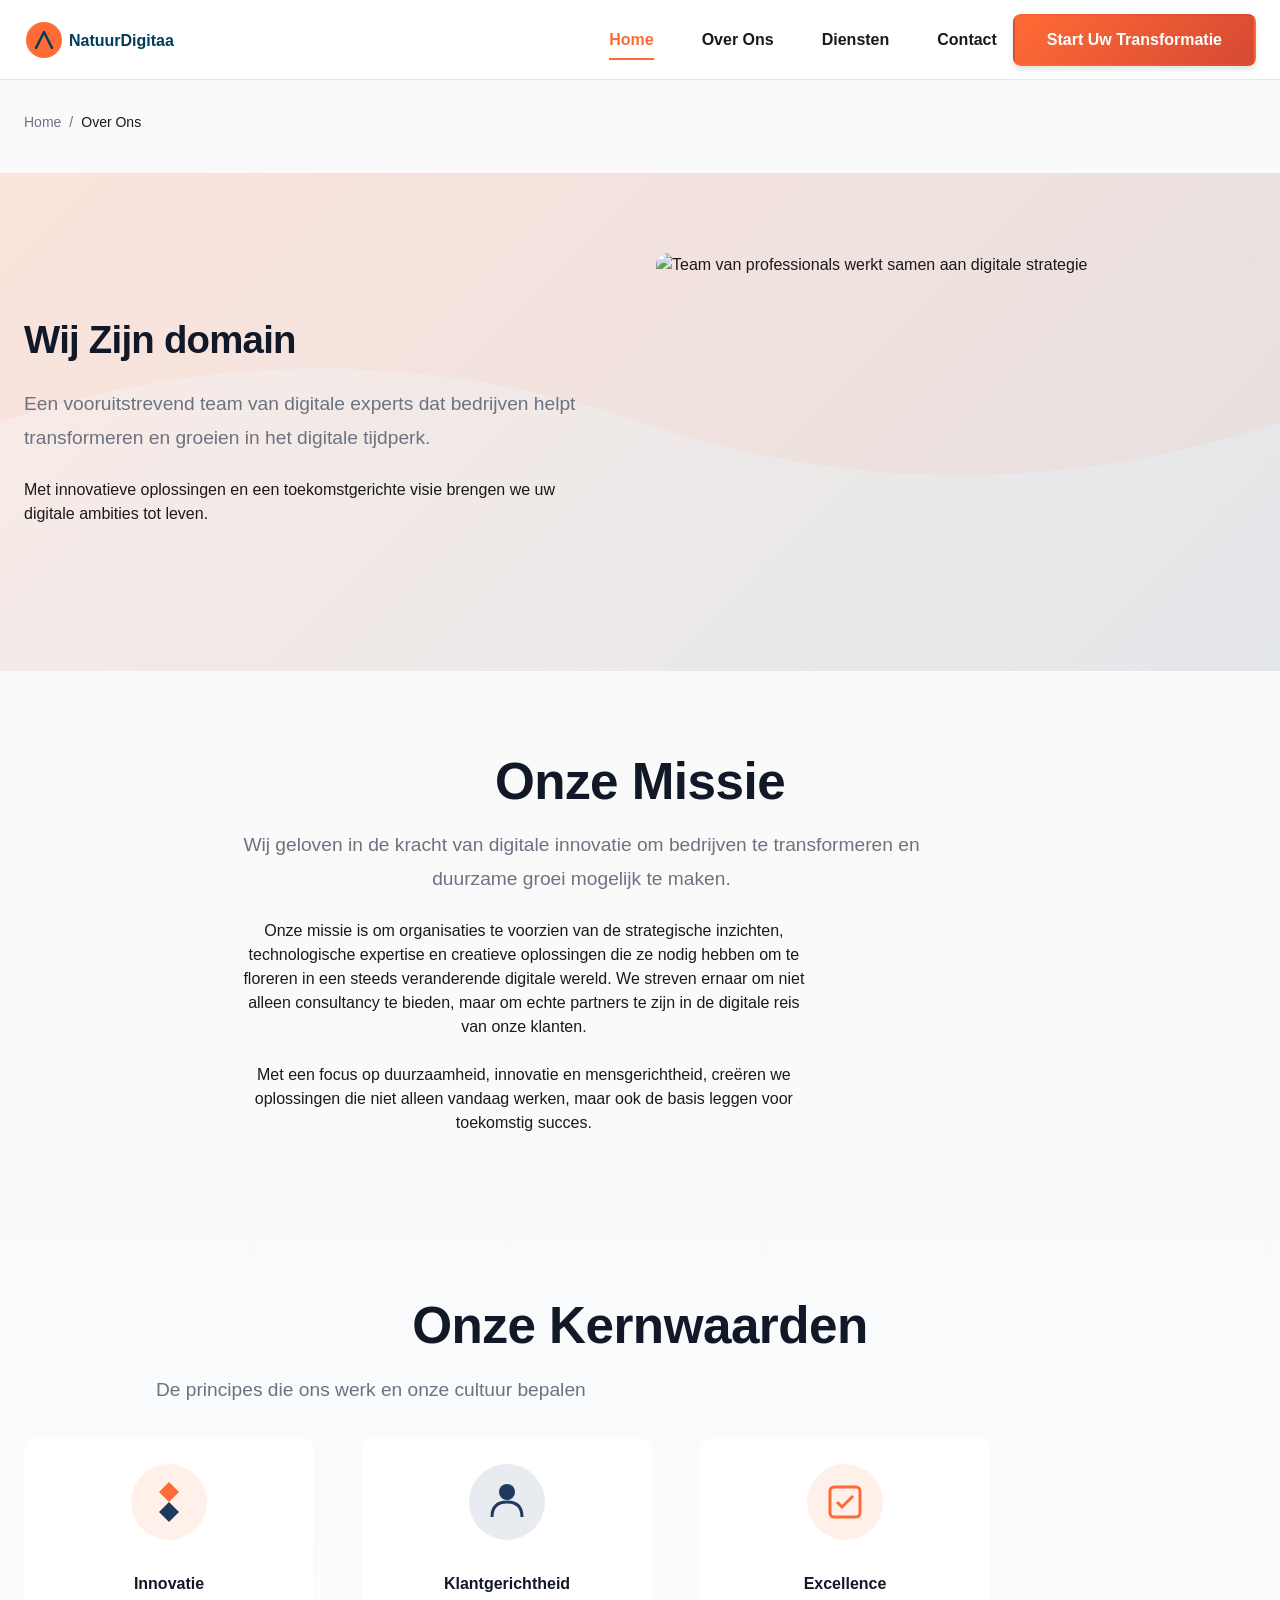
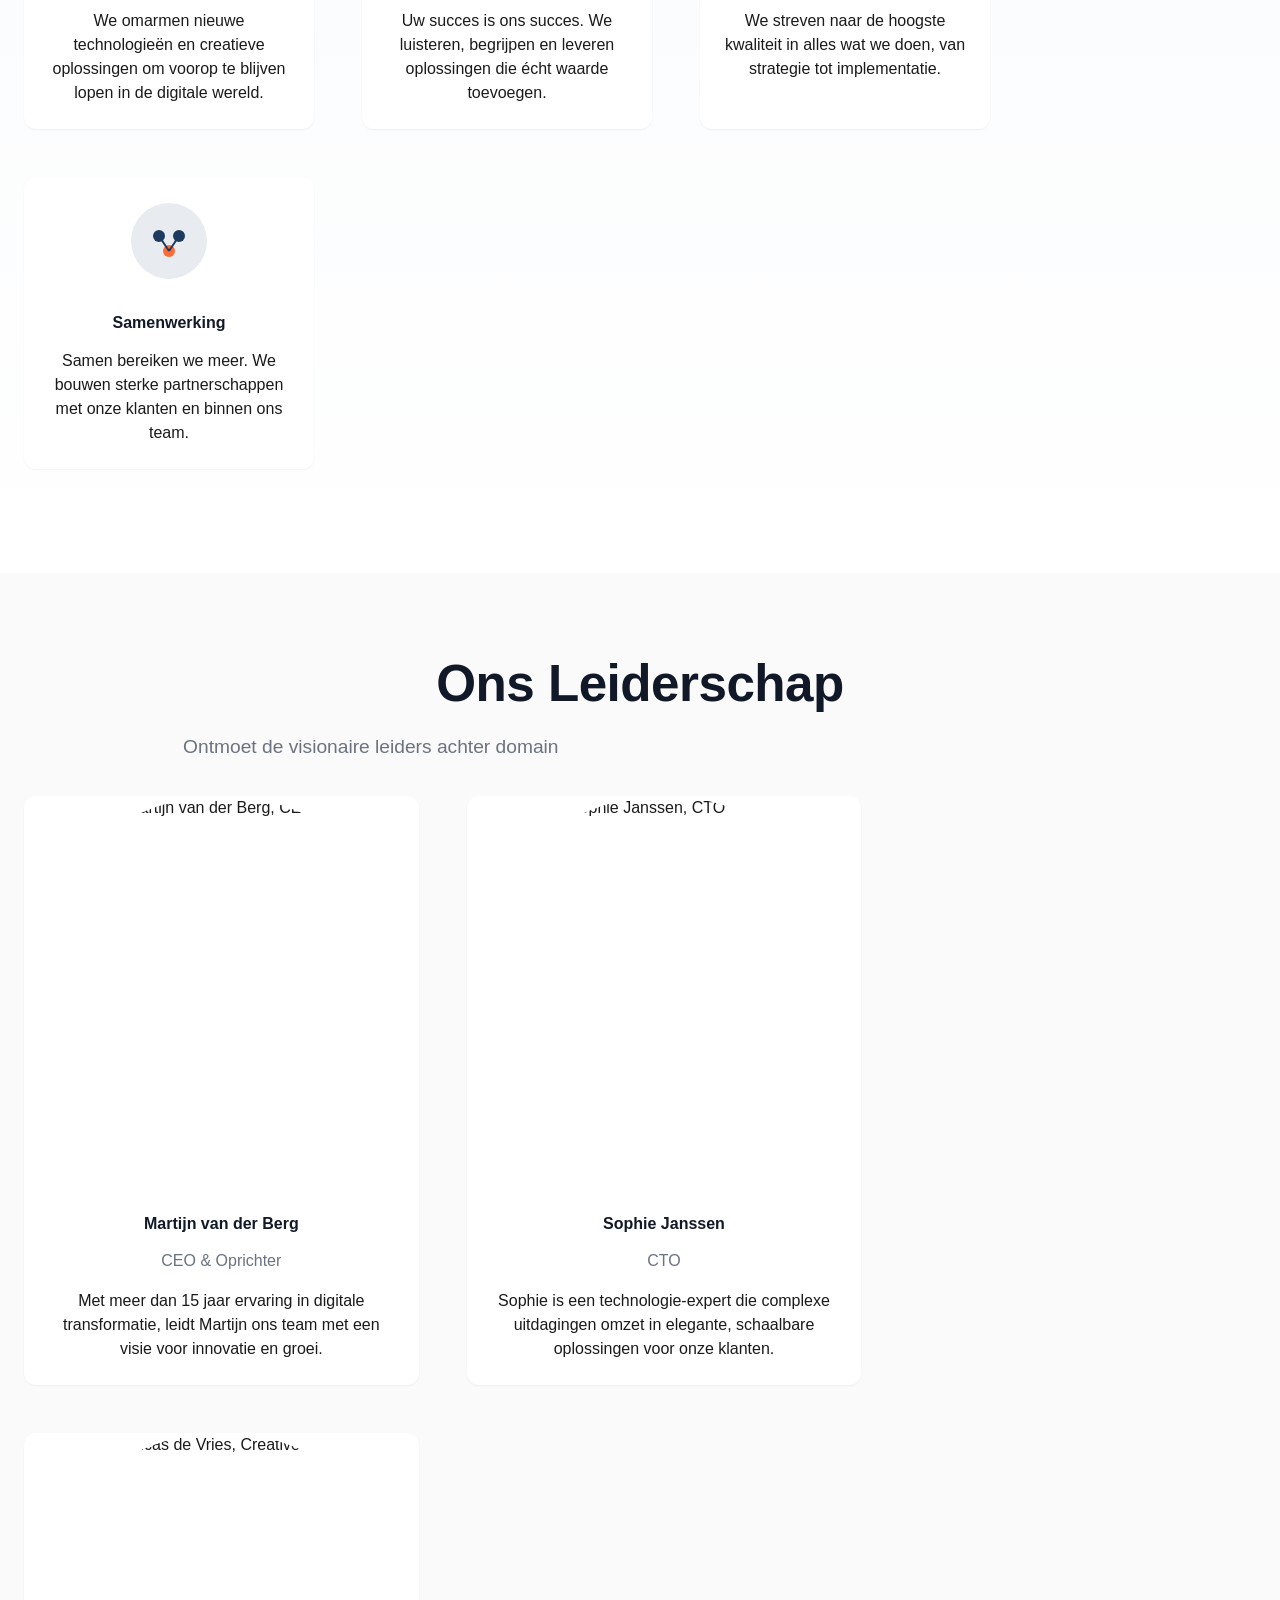
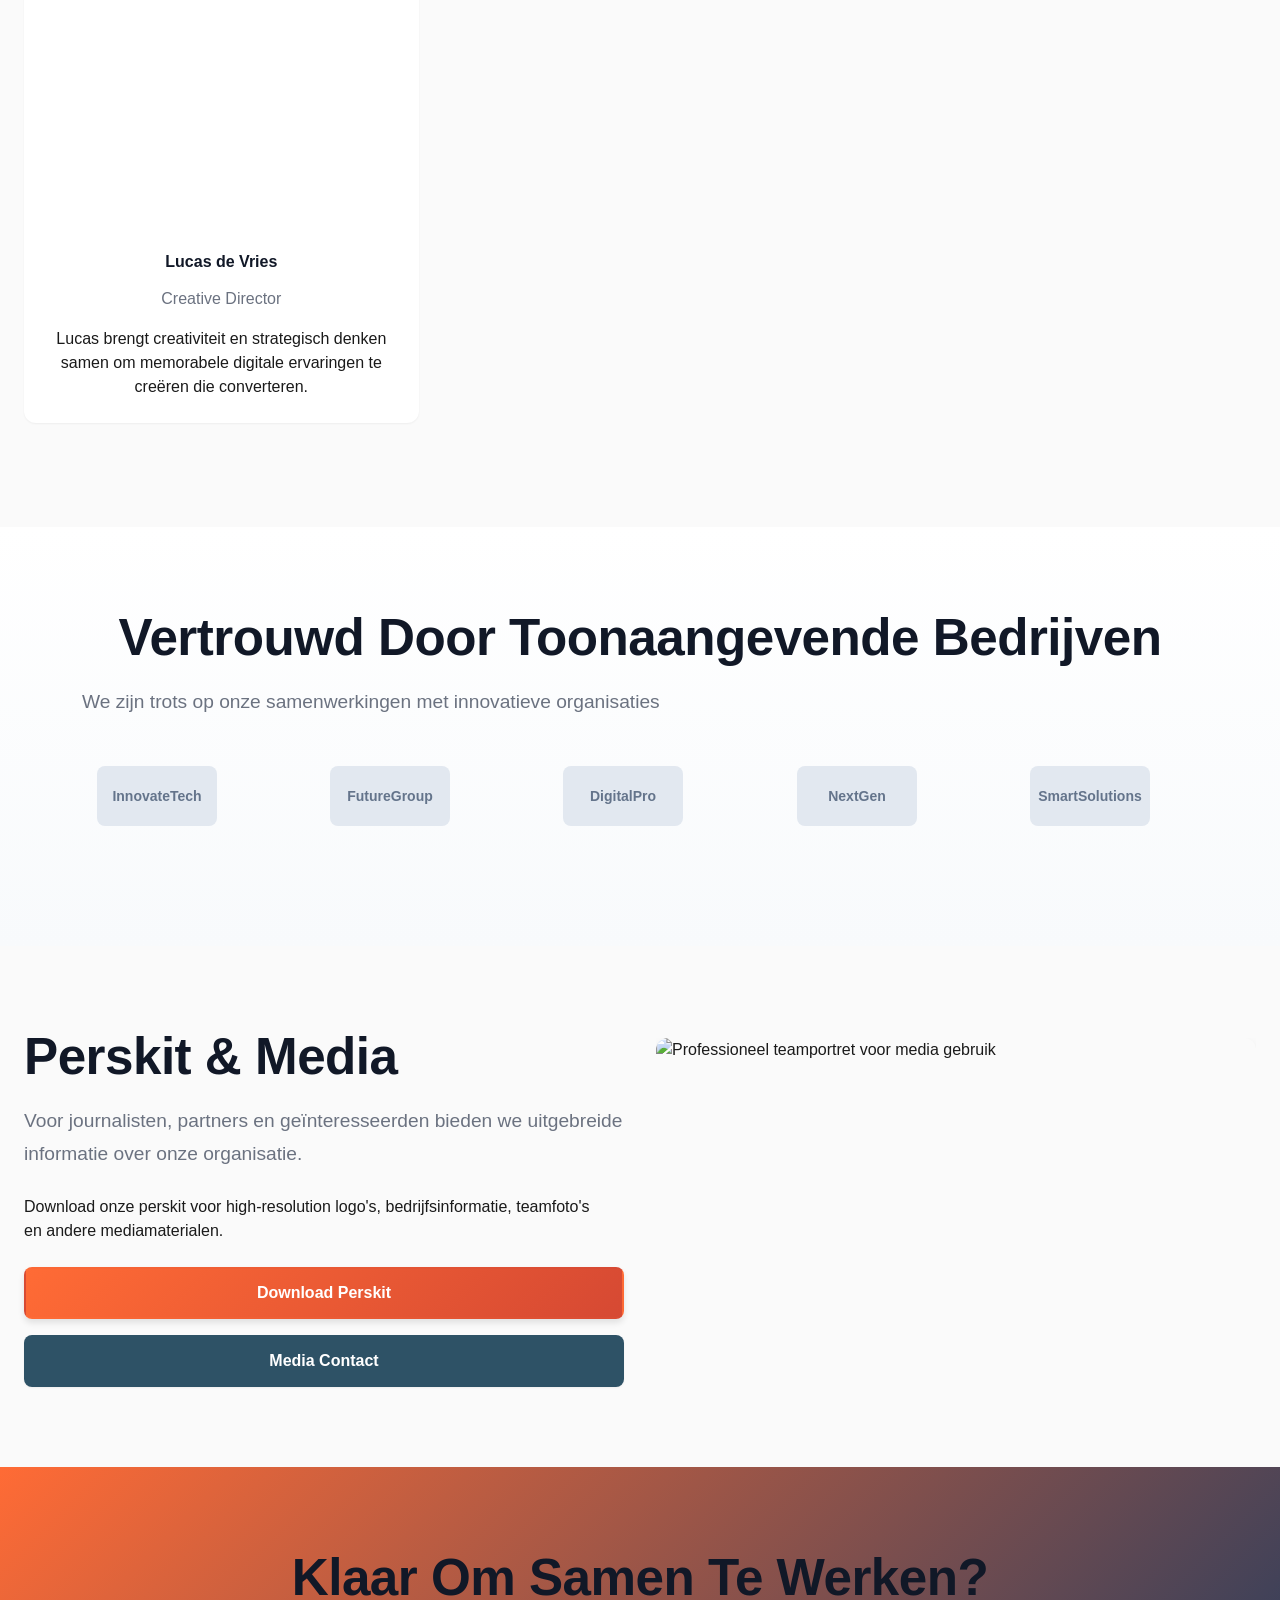
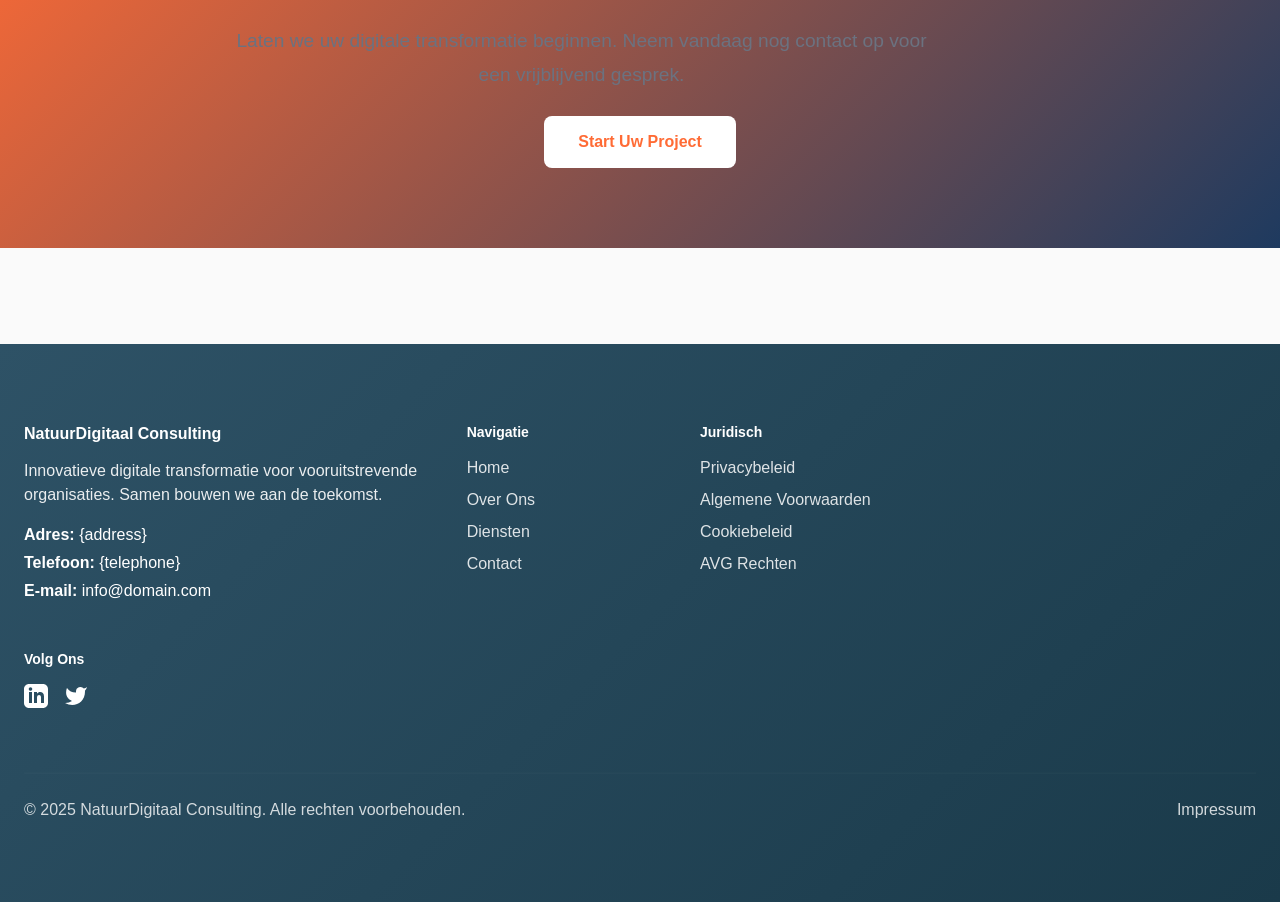
==== about.html @ 5a88f617 "Initial commit: Batch msgbatch_0125sQ4hq7trMGsB5WL47quD results" ====
<!doctype html>
<html lang="nl">
 <head>
  <meta charset="UTF-8">
  <meta name="viewport" content="width=device-width, initial-scale=1.0">
  <title>Over Ons - domain | Innovatieve Digitale Consultancy</title>
  <meta name="description" content="Ontdek domain - uw partner in digitale transformatie. Leer meer over ons team, onze missie en hoe wij bedrijven helpen innoveren en groeien.">
  <meta property="og:title" content="Over Ons - domain">
  <meta property="og:description" content="Ontdek domain - uw partner in digitale transformatie. Leer meer over ons team, onze missie en hoe wij bedrijven helpen innoveren en groeien.">
  <meta property="og:type" content="website">
  <meta property="og:url" content="https://domain.com/about.html">
  <meta property="og:image" content="https://images.unsplash.com/photo-1522071820081-009f0129c71c?w=1200&amp;h=630&amp;fit=crop">
  <link rel="canonical" href="https://domain.com/about.html">
  <link rel="stylesheet" href="style.css">
  <link rel="icon" type="image/png" href="/favicon.png">
  <link rel="apple-touch-icon" href="/apple-touch-icon.png">
 </head>
 <body>
  <header class="l-header navbar navbar-expand-md sticky-top bg-white border-bottom">
   <div class="container">
    <a class="c-logo navbar-brand" href="/" aria-label="NatuurDigitaal Consulting Home"> 
     <svg class="c-logo__img" width="150" height="40" viewBox="0 0 150 40" fill="none" xmlns="http://www.w3.org/2000/svg" aria-hidden="true">
      <circle cx="20" cy="20" r="18" fill="#FF6B35" /> <path d="M12 28L20 12L28 28" stroke="#003D5B" stroke-width="2.5" stroke-linecap="round" stroke-linejoin="round" /> <text x="45" y="26" font-family="Arial, sans-serif" font-size="16" font-weight="700" fill="#003D5B">NatuurDigitaal</text>
     </svg> 
    </a>
    <button class="c-nav__toggle navbar-toggler" type="button" aria-controls="navbarNav" aria-expanded="false" aria-label="Toggle navigatie"><span class="navbar-toggler-icon"></span></button>
    <div class="collapse navbar-collapse" id="navbarNav">
     <nav class="c-nav navbar-nav ms-auto" aria-label="Hoofdnavigatie">
      <a class="c-nav__link nav-link" href="/" aria-current="page">Home</a> <a class="c-nav__link nav-link" href="about.html">Over Ons</a> <a class="c-nav__link nav-link" href="services.html">Diensten</a> <a class="c-nav__link nav-link" href="contact.html">Contact</a>
     </nav>
     <a href="contact.html" class="c-button c-button--primary ms-md-3 mt-3 mt-md-0">Start Uw Transformatie</a>
    </div>
   </div>
  </header>
  <main>
   <nav aria-label="breadcrumb" class="py-3">
    <div class="container">
     <ol class="breadcrumb mb-0">
      <li class="breadcrumb-item"><a href="index.html">Home</a></li>
      <li class="breadcrumb-item active" aria-current="page">Over Ons</li>
     </ol>
    </div>
   </nav>
   <section class="c-hero py-4 py-md-5" style="background: linear-gradient(135deg, rgba(255, 107, 53, 0.1) 0%, rgba(30, 58, 95, 0.1) 100%);">
    <div class="container">
     <div class="row align-items-center">
      <div class="col-lg-6" data-aos="fade-right">
       <h1 class="display-4 fw-bold mb-4">Wij Zijn domain</h1>
       <p class="lead mb-4">Een vooruitstrevend team van digitale experts dat bedrijven helpt transformeren en groeien in het digitale tijdperk.</p>
       <p class="mb-0">Met innovatieve oplossingen en een toekomstgerichte visie brengen we uw digitale ambities tot leven.</p>
      </div>
      <div class="col-lg-6 mt-4 mt-lg-0" data-aos="fade-left">
       <div class="ratio ratio-16x9">
        <img src="https://images.unsplash.com/photo-1522071820081-009f0129c71c?w=800&amp;h=600&amp;fit=crop&amp;q=80" alt="Team van professionals werkt samen aan digitale strategie" class="img-fluid rounded-3 shadow-lg" loading="lazy" width="800" height="600" style="object-fit: cover;">
       </div>
      </div>
     </div>
    </div>
   </section>
   <section class="l-section py-4 py-md-5" id="mission" style="scroll-margin-top: var(--header-h);">
    <div class="container">
     <div class="row">
      <div class="col-lg-8 mx-auto text-center" data-aos="fade-up">
       <h2 class="h1 fw-bold mb-4">Onze Missie</h2>
       <p class="lead mb-4">Wij geloven in de kracht van digitale innovatie om bedrijven te transformeren en duurzame groei mogelijk te maken.</p>
       <p class="mb-4">Onze missie is om organisaties te voorzien van de strategische inzichten, technologische expertise en creatieve oplossingen die ze nodig hebben om te floreren in een steeds veranderende digitale wereld. We streven ernaar om niet alleen consultancy te bieden, maar om echte partners te zijn in de digitale reis van onze klanten.</p>
       <p class="mb-0">Met een focus op duurzaamheid, innovatie en mensgerichtheid, creëren we oplossingen die niet alleen vandaag werken, maar ook de basis leggen voor toekomstig succes.</p>
      </div>
     </div>
    </div>
   </section>
   <section class="l-section py-4 py-md-5" style="background: linear-gradient(180deg, #f8fafc 0%, #ffffff 100%);" id="values">
    <div class="container">
     <div class="text-center mb-5" data-aos="fade-up">
      <h2 class="h1 fw-bold mb-3">Onze Kernwaarden</h2>
      <p class="lead">De principes die ons werk en onze cultuur bepalen</p>
     </div>
     <div class="row g-4">
      <div class="col-md-6 col-lg-3" data-aos="fade-up" data-aos-delay="0">
       <div class="c-card card h-100 d-flex flex-column border-0 shadow-sm">
        <div class="c-card__body card-body text-center">
         <div class="ratio ratio-1x1 mb-3" style="max-width: 80px; margin: 0 auto;">
          <svg viewBox="0 0 80 80" fill="none" xmlns="http://www.w3.org/2000/svg" aria-hidden="true">
           <circle cx="40" cy="40" r="38" fill="#FF6B35" opacity="0.1" /> <path d="M40 20L50 30L40 40L30 30L40 20Z" fill="#FF6B35" /> <path d="M40 40L50 50L40 60L30 50L40 40Z" fill="#1E3A5F" />
          </svg>
         </div>
         <h3 class="h5 fw-semibold mb-3">Innovatie</h3>
         <p class="mb-0">We omarmen nieuwe technologieën en creatieve oplossingen om voorop te blijven lopen in de digitale wereld.</p>
        </div>
       </div>
      </div>
      <div class="col-md-6 col-lg-3" data-aos="fade-up" data-aos-delay="100">
       <div class="c-card card h-100 d-flex flex-column border-0 shadow-sm">
        <div class="c-card__body card-body text-center">
         <div class="ratio ratio-1x1 mb-3" style="max-width: 80px; margin: 0 auto;">
          <svg viewBox="0 0 80 80" fill="none" xmlns="http://www.w3.org/2000/svg" aria-hidden="true">
           <circle cx="40" cy="40" r="38" fill="#1E3A5F" opacity="0.1" /> <circle cx="40" cy="30" r="8" fill="#1E3A5F" /> <path d="M25 55C25 45 30 40 40 40C50 40 55 45 55 55" stroke="#1E3A5F" stroke-width="3" fill="none" />
          </svg>
         </div>
         <h3 class="h5 fw-semibold mb-3">Klantgerichtheid</h3>
         <p class="mb-0">Uw succes is ons succes. We luisteren, begrijpen en leveren oplossingen die écht waarde toevoegen.</p>
        </div>
       </div>
      </div>
      <div class="col-md-6 col-lg-3" data-aos="fade-up" data-aos-delay="200">
       <div class="c-card card h-100 d-flex flex-column border-0 shadow-sm">
        <div class="c-card__body card-body text-center">
         <div class="ratio ratio-1x1 mb-3" style="max-width: 80px; margin: 0 auto;">
          <svg viewBox="0 0 80 80" fill="none" xmlns="http://www.w3.org/2000/svg" aria-hidden="true">
           <circle cx="40" cy="40" r="38" fill="#FF6B35" opacity="0.1" /> <rect x="25" y="25" width="30" height="30" rx="4" fill="none" stroke="#FF6B35" stroke-width="3" /> <path d="M32 40L37 45L48 34" stroke="#FF6B35" stroke-width="3" fill="none" />
          </svg>
         </div>
         <h3 class="h5 fw-semibold mb-3">Excellence</h3>
         <p class="mb-0">We streven naar de hoogste kwaliteit in alles wat we doen, van strategie tot implementatie.</p>
        </div>
       </div>
      </div>
      <div class="col-md-6 col-lg-3" data-aos="fade-up" data-aos-delay="300">
       <div class="c-card card h-100 d-flex flex-column border-0 shadow-sm">
        <div class="c-card__body card-body text-center">
         <div class="ratio ratio-1x1 mb-3" style="max-width: 80px; margin: 0 auto;">
          <svg viewBox="0 0 80 80" fill="none" xmlns="http://www.w3.org/2000/svg" aria-hidden="true">
           <circle cx="40" cy="40" r="38" fill="#1E3A5F" opacity="0.1" /> <circle cx="30" cy="35" r="6" fill="#1E3A5F" /> <circle cx="50" cy="35" r="6" fill="#1E3A5F" /> <circle cx="40" cy="50" r="6" fill="#FF6B35" /> <line x1="30" y1="35" x2="40" y2="50" stroke="#1E3A5F" stroke-width="2" /> <line x1="50" y1="35" x2="40" y2="50" stroke="#1E3A5F" stroke-width="2" />
          </svg>
         </div>
         <h3 class="h5 fw-semibold mb-3">Samenwerking</h3>
         <p class="mb-0">Samen bereiken we meer. We bouwen sterke partnerschappen met onze klanten en binnen ons team.</p>
        </div>
       </div>
      </div>
     </div>
    </div>
   </section>
   <section class="l-section py-4 py-md-5" id="leadership">
    <div class="container">
     <div class="text-center mb-5" data-aos="fade-up">
      <h2 class="h1 fw-bold mb-3">Ons Leiderschap</h2>
      <p class="lead">Ontmoet de visionaire leiders achter domain</p>
     </div>
     <div class="row g-4">
      <div class="col-md-6 col-lg-4" data-aos="fade-up" data-aos-delay="0">
       <div class="c-card card h-100 d-flex flex-column border-0 shadow-sm">
        <div class="ratio ratio-1x1">
         <img src="https://images.unsplash.com/photo-1560250097-0b93528c311a?w=400&amp;h=400&amp;fit=crop&amp;q=80" alt="Portrait van Martijn van der Berg, CEO" class="card-img-top" loading="lazy" width="400" height="400" style="object-fit: cover; border-radius: 50%;">
        </div>
        <div class="c-card__body card-body text-center d-flex flex-column">
         <h3 class="h5 fw-semibold mb-1">Martijn van der Berg</h3>
         <p class="text-muted mb-3">CEO &amp; Oprichter</p>
         <p class="mb-0 mt-auto">Met meer dan 15 jaar ervaring in digitale transformatie, leidt Martijn ons team met een visie voor innovatie en groei.</p>
        </div>
       </div>
      </div>
      <div class="col-md-6 col-lg-4" data-aos="fade-up" data-aos-delay="100">
       <div class="c-card card h-100 d-flex flex-column border-0 shadow-sm">
        <div class="ratio ratio-1x1">
         <img src="https://images.unsplash.com/photo-1573496359142-b8d87734a5a2?w=400&amp;h=400&amp;fit=crop&amp;q=80" alt="Portrait van Sophie Janssen, CTO" class="card-img-top" loading="lazy" width="400" height="400" style="object-fit: cover; border-radius: 50%;">
        </div>
        <div class="c-card__body card-body text-center d-flex flex-column">
         <h3 class="h5 fw-semibold mb-1">Sophie Janssen</h3>
         <p class="text-muted mb-3">CTO</p>
         <p class="mb-0 mt-auto">Sophie is een technologie-expert die complexe uitdagingen omzet in elegante, schaalbare oplossingen voor onze klanten.</p>
        </div>
       </div>
      </div>
      <div class="col-md-6 col-lg-4" data-aos="fade-up" data-aos-delay="200">
       <div class="c-card card h-100 d-flex flex-column border-0 shadow-sm">
        <div class="ratio ratio-1x1">
         <img src="https://images.unsplash.com/photo-1519085360753-af0119f7cbe7?w=400&amp;h=400&amp;fit=crop&amp;q=80" alt="Portrait van Lucas de Vries, Creative Director" class="card-img-top" loading="lazy" width="400" height="400" style="object-fit: cover; border-radius: 50%;">
        </div>
        <div class="c-card__body card-body text-center d-flex flex-column">
         <h3 class="h5 fw-semibold mb-1">Lucas de Vries</h3>
         <p class="text-muted mb-3">Creative Director</p>
         <p class="mb-0 mt-auto">Lucas brengt creativiteit en strategisch denken samen om memorabele digitale ervaringen te creëren die converteren.</p>
        </div>
       </div>
      </div>
     </div>
    </div>
   </section>
   <section class="l-section py-4 py-md-5" style="background: linear-gradient(180deg, #ffffff 0%, #f8fafc 100%);" id="clients">
    <div class="container">
     <div class="text-center mb-5" data-aos="fade-up">
      <h2 class="h1 fw-bold mb-3">Vertrouwd Door Toonaangevende Bedrijven</h2>
      <p class="lead">We zijn trots op onze samenwerkingen met innovatieve organisaties</p>
     </div>
     <div class="row g-4 align-items-center justify-content-center">
      <div class="col-6 col-md-4 col-lg-2" data-aos="fade-up" data-aos-delay="0">
       <div class="text-center p-3">
        <svg width="120" height="60" viewBox="0 0 120 60" fill="none" xmlns="http://www.w3.org/2000/svg" aria-label="Client logo">
         <rect width="120" height="60" rx="8" fill="#e2e8f0" /> <text x="60" y="35" text-anchor="middle" font-family="var(--font-base)" font-size="14" font-weight="600" fill="#64748b">InnovateTech</text>
        </svg>
       </div>
      </div>
      <div class="col-6 col-md-4 col-lg-2" data-aos="fade-up" data-aos-delay="100">
       <div class="text-center p-3">
        <svg width="120" height="60" viewBox="0 0 120 60" fill="none" xmlns="http://www.w3.org/2000/svg" aria-label="Client logo">
         <rect width="120" height="60" rx="8" fill="#e2e8f0" /> <text x="60" y="35" text-anchor="middle" font-family="var(--font-base)" font-size="14" font-weight="600" fill="#64748b">FutureGroup</text>
        </svg>
       </div>
      </div>
      <div class="col-6 col-md-4 col-lg-2" data-aos="fade-up" data-aos-delay="200">
       <div class="text-center p-3">
        <svg width="120" height="60" viewBox="0 0 120 60" fill="none" xmlns="http://www.w3.org/2000/svg" aria-label="Client logo">
         <rect width="120" height="60" rx="8" fill="#e2e8f0" /> <text x="60" y="35" text-anchor="middle" font-family="var(--font-base)" font-size="14" font-weight="600" fill="#64748b">DigitalPro</text>
        </svg>
       </div>
      </div>
      <div class="col-6 col-md-4 col-lg-2" data-aos="fade-up" data-aos-delay="300">
       <div class="text-center p-3">
        <svg width="120" height="60" viewBox="0 0 120 60" fill="none" xmlns="http://www.w3.org/2000/svg" aria-label="Client logo">
         <rect width="120" height="60" rx="8" fill="#e2e8f0" /> <text x="60" y="35" text-anchor="middle" font-family="var(--font-base)" font-size="14" font-weight="600" fill="#64748b">NextGen</text>
        </svg>
       </div>
      </div>
      <div class="col-6 col-md-4 col-lg-2" data-aos="fade-up" data-aos-delay="400">
       <div class="text-center p-3">
        <svg width="120" height="60" viewBox="0 0 120 60" fill="none" xmlns="http://www.w3.org/2000/svg" aria-label="Client logo">
         <rect width="120" height="60" rx="8" fill="#e2e8f0" /> <text x="60" y="35" text-anchor="middle" font-family="var(--font-base)" font-size="14" font-weight="600" fill="#64748b">SmartSolutions</text>
        </svg>
       </div>
      </div>
     </div>
    </div>
   </section>
   <section class="l-section py-4 py-md-5" id="press-kit">
    <div class="container">
     <div class="row align-items-center">
      <div class="col-lg-6 mb-4 mb-lg-0" data-aos="fade-right">
       <h2 class="h1 fw-bold mb-4">Perskit &amp; Media</h2>
       <p class="lead mb-4">Voor journalisten, partners en geïnteresseerden bieden we uitgebreide informatie over onze organisatie.</p>
       <p class="mb-4">Download onze perskit voor high-resolution logo's, bedrijfsinformatie, teamfoto's en andere mediamaterialen.</p>
       <div class="d-flex flex-column flex-sm-row gap-3">
        <a href="contact.html" class="c-button c-button--primary">Download Perskit</a> <a href="contact.html" class="c-button c-button--secondary">Media Contact</a>
       </div>
      </div>
      <div class="col-lg-6" data-aos="fade-left">
       <div class="ratio ratio-16x9">
        <img src="https://images.unsplash.com/photo-1542744173-8e7e53415bb0?w=800&amp;h=600&amp;fit=crop&amp;q=80" alt="Professioneel teamportret voor media gebruik" class="img-fluid rounded-3 shadow-lg" loading="lazy" width="800" height="600" style="object-fit: cover;">
       </div>
      </div>
     </div>
    </div>
   </section>
   <section class="c-banner py-4 py-md-5" style="background: linear-gradient(135deg, #FF6B35 0%, #1E3A5F 100%);">
    <div class="container">
     <div class="row justify-content-center">
      <div class="col-lg-8 text-center text-white" data-aos="fade-up">
       <h2 class="h1 fw-bold mb-4">Klaar Om Samen Te Werken?</h2>
       <p class="lead mb-4">Laten we uw digitale transformatie beginnen. Neem vandaag nog contact op voor een vrijblijvend gesprek.</p>
       <a href="contact.html" class="c-button c-button--light">Start Uw Project</a>
      </div>
     </div>
    </div>
   </section>
  </main>
  <footer class="l-footer bg-dark text-white py-4 py-md-5">
   <div class="container">
    <div class="row g-4">
     <div class="col-lg-4">
      <h3 class="h5 fw-semibold mb-3">NatuurDigitaal Consulting</h3>
      <p class="mb-3" style="opacity: 0.9;">Innovatieve digitale transformatie voor vooruitstrevende organisaties. Samen bouwen we aan de toekomst.</p>
      <p class="mb-1"><strong>Adres:</strong> {address}</p>
      <p class="mb-1"><strong>Telefoon:</strong> {telephone}</p>
      <p class="mb-0"><strong>E-mail:</strong> info@domain.com</p>
     </div>
     <div class="col-lg-2 col-md-4">
      <h4 class="h6 fw-semibold mb-3">Navigatie</h4>
      <ul class="list-unstyled">
       <li class="mb-2"><a href="/" class="text-white text-decoration-none" style="opacity: 0.85;">Home</a></li>
       <li class="mb-2"><a href="about.html" class="text-white text-decoration-none" style="opacity: 0.85;">Over Ons</a></li>
       <li class="mb-2"><a href="services.html" class="text-white text-decoration-none" style="opacity: 0.85;">Diensten</a></li>
       <li class="mb-2"><a href="contact.html" class="text-white text-decoration-none" style="opacity: 0.85;">Contact</a></li>
      </ul>
     </div>
     <div class="col-lg-3 col-md-4">
      <h4 class="h6 fw-semibold mb-3">Juridisch</h4>
      <ul class="list-unstyled">
       <li class="mb-2"><a href="privacy.html" class="text-white text-decoration-none" style="opacity: 0.85;">Privacybeleid</a></li>
       <li class="mb-2"><a href="terms_and_conditions.html" class="text-white text-decoration-none" style="opacity: 0.85;">Algemene Voorwaarden</a></li>
       <li class="mb-2"><a href="cookie_policy.html" class="text-white text-decoration-none" style="opacity: 0.85;">Cookiebeleid</a></li>
       <li class="mb-2"><a href="gdpr-rights.html" class="text-white text-decoration-none" style="opacity: 0.85;">AVG Rechten</a></li>
      </ul>
     </div>
     <div class="col-lg-3 col-md-4">
      <h4 class="h6 fw-semibold mb-3">Volg Ons</h4>
      <div class="d-flex gap-3 mb-3">
       <a href="https://linkedin.com" class="text-white" aria-label="LinkedIn" target="_blank" rel="noopener noreferrer"> 
        <svg width="24" height="24" fill="currentColor" viewBox="0 0 24 24" aria-hidden="true">
         <path d="M19 0h-14c-2.761 0-5 2.239-5 5v14c0 2.761 2.239 5 5 5h14c2.762 0 5-2.239 5-5v-14c0-2.761-2.238-5-5-5zm-11 19h-3v-11h3v11zm-1.5-12.268c-.966 0-1.75-.79-1.75-1.764s.784-1.764 1.75-1.764 1.75.79 1.75 1.764-.783 1.764-1.75 1.764zm13.5 12.268h-3v-5.604c0-3.368-4-3.113-4 0v5.604h-3v-11h3v1.765c1.396-2.586 7-2.777 7 2.476v6.759z" />
        </svg> 
       </a> <a href="https://twitter.com" class="text-white" aria-label="Twitter" target="_blank" rel="noopener noreferrer"> 
        <svg width="24" height="24" fill="currentColor" viewBox="0 0 24 24" aria-hidden="true">
         <path d="M23 3a10.9 10.9 0 01-3.14 1.53 4.48 4.48 0 00-7.86 3v1A10.66 10.66 0 013 4s-4 9 5 13a11.64 11.64 0 01-7 2c9 5 20 0 20-11.5a4.5 4.5 0 00-.08-.83A7.72 7.72 0 0023 3z" />
        </svg> 
       </a>
      </div>
     </div>
    </div>
    <hr class="my-4" style="opacity: 0.2;">
    <div class="row">
     <div class="col-md-6 text-center text-md-start">
      <p class="mb-0" style="opacity: 0.8;">© 2025 NatuurDigitaal Consulting. Alle rechten voorbehouden.</p>
     </div>
     <div class="col-md-6 text-center text-md-end">
      <a href="impressum.html" class="text-white text-decoration-none" style="opacity: 0.8;">Impressum</a>
     </div>
    </div>
   </div>
  </footer>
  <script src="script.js" defer></script>
 </body>
</html>
---- style.css ----
:root {
  --color-primary: #FF6B35;
  --color-secondary: #2E5266;
  --color-accent: #D64933;
  --color-success: #6A994E;
  --color-error: #D64933;
  --color-bg: #FAFAFA;
  --color-bg-alt: #F4F4F4;
  --color-text: #1A1A1A;
  --color-text-light: #6B7280;
  --color-border: #E5E7EB;
  --color-neutral-50: #F9FAFB;
  --color-neutral-100: #F3F4F6;
  --color-neutral-200: #E5E7EB;
  --color-neutral-300: #D1D5DB;
  --color-neutral-700: #374151;
  --color-neutral-800: #1F2937;
  --color-neutral-900: #111827;
  --font-primary: 'Inter', -apple-system, BlinkMacSystemFont, 'Segoe UI', Roboto, 'Helvetica Neue', sans-serif;
  --font-secondary: 'Space Grotesk', -apple-system, BlinkMacSystemFont, 'Segoe UI', Roboto, sans-serif;
  --font-size-sm: clamp(0.875rem, 1vw, 1rem);
  --font-size-base: clamp(1rem, 1.2vw, 1.125rem);
  --font-size-lg: clamp(1.125rem, 1.5vw, 1.375rem);
  --font-size-xl: clamp(1.5rem, 2vw, 2rem);
  --font-size-2xl: clamp(2rem, 3vw, 2.5rem);
  --font-size-3xl: clamp(2.5rem, 4vw, 3.5rem);
  --font-weight-normal: 400;
  --font-weight-medium: 500;
  --font-weight-semibold: 600;
  --font-weight-bold: 700;
  --line-height-tight: 1.2;
  --line-height-normal: 1.5;
  --line-height-relaxed: 1.75;
  --space-xs: 0.25rem;
  --space-sm: 0.5rem;
  --space-md: 1rem;
  --space-lg: 1.5rem;
  --space-xl: 2rem;
  --space-2xl: 3rem;
  --space-3xl: 4rem;
  --space-4xl: 5rem;
  --space-5xl: 6rem;
  --logo-w: 150px;
  --logo-h: 40px;
  --header-h: 80px;
  --container-max: 1280px;
  --container-padding: var(--space-lg);
  --z-nav: 1000;
  --z-modal: 1001;
  --z-dropdown: 500;
  --shadow-sm: 0 1px 2px rgba(0, 0, 0, 0.05);
  --shadow-md: 0 4px 6px rgba(0, 0, 0, 0.1);
  --shadow-lg: 0 10px 15px rgba(0, 0, 0, 0.15);
  --shadow-xl: 0 20px 25px rgba(0, 0, 0, 0.2);
  --transition-base: 200ms ease-in-out;
  --transition-slow: 300ms ease-in-out;
  --border-radius-sm: 4px;
  --border-radius-md: 8px;
  --border-radius-lg: 12px;
  --border-radius-xl: 16px;
  --border-radius-full: 9999px;
}

*,
*::before,
*::after {
  box-sizing: border-box;
  margin: 0;
  padding: 0;
}

html {
  font-size: 16px;
  scroll-behavior: smooth;
  max-width: 100%;
  overflow-x: hidden;
}

@media (prefers-reduced-motion: reduce) {
  html {
    scroll-behavior: auto;
  }
  *,
  *::before,
  *::after {
    animation-duration: 0.01ms !important;
    animation-iteration-count: 1 !important;
    transition-duration: 0.01ms !important;
  }
}

body {
  font-family: var(--font-primary);
  font-size: var(--font-size-base);
  font-weight: var(--font-weight-normal);
  line-height: var(--line-height-normal);
  color: var(--color-text);
  background-color: var(--color-bg);
  max-width: 100%;
  overflow-x: hidden;
  -webkit-font-smoothing: antialiased;
  -moz-osx-font-smoothing: grayscale;
}

body.u-no-scroll {
  overflow: hidden;
  position: fixed;
  width: 100%;
}

img,
svg,
video {
  max-width: 100%;
  height: auto;
  display: block;
}

a {
  color: var(--color-primary);
  text-decoration: none;
  transition: color var(--transition-base);
}

a:hover {
  color: var(--color-accent);
}

a:focus {
  outline: 2px solid var(--color-accent);
  outline-offset: 2px;
}

h1,
h2,
h3,
h4,
h5,
h6 {
  font-family: var(--font-secondary);
  font-weight: var(--font-weight-bold);
  line-height: var(--line-height-tight);
  margin-top: var(--space-xl);
  margin-bottom: var(--space-md);
  color: var(--color-neutral-900);
}

h1:first-child,
h2:first-child,
h3:first-child,
h4:first-child,
h5:first-child,
h6:first-child {
  margin-top: 0;
}

h1 {
  font-size: var(--font-size-3xl);
  letter-spacing: -0.02em;
}

h2 {
  font-size: var(--font-size-2xl);
  letter-spacing: -0.01em;
}

h3 {
  font-size: var(--font-size-xl);
}

h4 {
  font-size: var(--font-size-lg);
}

h5 {
  font-size: var(--font-size-base);
}

h6 {
  font-size: var(--font-size-sm);
}

p {
  margin-bottom: var(--space-md);
  max-width: 65ch;
}

p:last-child {
  margin-bottom: 0;
}

ul,
ol {
  margin-bottom: var(--space-md);
  padding-left: var(--space-xl);
}

li {
  margin-bottom: var(--space-sm);
}

.container {
  max-width: var(--container-max);
  margin: 0 auto;
  padding-left: var(--container-padding);
  padding-right: var(--container-padding);
  width: 100%;
}

.l-header {
  background-color: #ffffff;
  border-bottom: 1px solid var(--color-border);
  position: sticky;
  top: 0;
  z-index: var(--z-nav);
  height: var(--header-h);
  display: flex;
  align-items: center;
  transition: box-shadow var(--transition-base);
}

.l-header.is-scrolled {
  box-shadow: var(--shadow-md);
}

.l-header .container {
  display: flex;
  align-items: center;
  justify-content: space-between;
  height: 100%;
}

.navbar {
  width: 100%;
  display: flex;
  align-items: center;
  justify-content: space-between;
}

.navbar-brand {
  display: flex;
  align-items: center;
}

.c-logo {
  display: flex;
  align-items: center;
  font-family: var(--font-secondary);
  font-weight: var(--font-weight-bold);
  font-size: var(--font-size-lg);
  color: var(--color-text);
  text-decoration: none;
  transition: opacity var(--transition-base);
}

.c-logo:hover {
  opacity: 0.8;
  color: var(--color-text);
}

.c-logo:focus {
  outline: 2px solid var(--color-accent);
  outline-offset: 4px;
}

.c-logo__img {
  width: var(--logo-w);
  height: var(--logo-h);
  object-fit: contain;
}

.c-nav__toggle {
  display: none;
  width: 48px;
  height: 48px;
  padding: var(--space-sm);
  background: none;
  border: 2px solid var(--color-border);
  border-radius: var(--border-radius-sm);
  cursor: pointer;
  transition: all var(--transition-base);
  position: relative;
  z-index: calc(var(--z-nav) + 2);
}

.c-nav__toggle:hover {
  border-color: var(--color-primary);
  background-color: rgba(255, 107, 53, 0.05);
}

.c-nav__toggle:focus {
  outline: 2px solid var(--color-accent);
  outline-offset: 2px;
}

.navbar-toggler-icon {
  display: block;
  width: 24px;
  height: 2px;
  background-color: var(--color-text);
  position: relative;
  transition: background-color var(--transition-base);
}

.navbar-toggler-icon::before,
.navbar-toggler-icon::after {
  content: '';
  position: absolute;
  left: 0;
  width: 100%;
  height: 2px;
  background-color: var(--color-text);
  transition: transform var(--transition-base);
}

.navbar-toggler-icon::before {
  top: -8px;
}

.navbar-toggler-icon::after {
  bottom: -8px;
}

.c-nav__toggle[aria-expanded="true"] .navbar-toggler-icon {
  background-color: transparent;
}

.c-nav__toggle[aria-expanded="true"] .navbar-toggler-icon::before {
  transform: rotate(45deg);
  top: 0;
}

.c-nav__toggle[aria-expanded="true"] .navbar-toggler-icon::after {
  transform: rotate(-45deg);
  bottom: 0;
}

.navbar-collapse {
  display: flex;
  align-items: center;
  justify-content: flex-end;
}

.c-nav {
  display: flex;
  align-items: center;
}

.navbar-nav {
  display: flex;
  align-items: center;
  list-style: none;
  margin: 0;
  padding: 0;
  gap: var(--space-md);
}

.c-nav__link {
  display: block;
  padding: var(--space-sm) var(--space-md);
  font-family: var(--font-secondary);
  font-weight: var(--font-weight-semibold);
  font-size: var(--font-size-base);
  color: var(--color-text);
  text-decoration: none;
  position: relative;
  transition: color var(--transition-base);
}

.c-nav__link::after {
  content: '';
  position: absolute;
  bottom: 0;
  left: var(--space-md);
  right: var(--space-md);
  height: 2px;
  background-color: var(--color-primary);
  transform: scaleX(0);
  transition: transform var(--transition-base);
}

.c-nav__link:hover {
  color: var(--color-primary);
}

.c-nav__link:hover::after {
  transform: scaleX(1);
}

.c-nav__link:focus {
  outline: 2px solid var(--color-accent);
  outline-offset: 2px;
}

.c-nav__link[aria-current="page"] {
  color: var(--color-primary);
}

.c-nav__link[aria-current="page"]::after {
  transform: scaleX(1);
}

.nav-link.active {
  color: var(--color-primary);
}

.nav-link.active::after {
  transform: scaleX(1);
}

@media (max-width: 768px) {
  .c-nav__toggle {
    display: flex;
    align-items: center;
    justify-content: center;
  }
  
  .navbar-collapse {
    position: fixed;
    top: var(--header-h);
    left: 0;
    right: 0;
    background-color: #ffffff;
    border-bottom: 1px solid var(--color-border);
    flex-direction: column;
    align-items: stretch;
    padding: var(--space-lg);
    max-height: 0;
    overflow: hidden;
    transition: max-height var(--transition-slow);
    box-shadow: var(--shadow-lg);
    z-index: calc(var(--z-nav) + 1);
  }
  
  .navbar-collapse.show {
    max-height: calc(100vh - var(--header-h));
    overflow-y: auto;
  }
  
  .navbar-nav {
    flex-direction: column;
    align-items: stretch;
    gap: 0;
    width: 100%;
  }
  
  .c-nav__link {
    padding: var(--space-md);
    border-radius: var(--border-radius-sm);
  }
  
  .c-nav__link:hover {
    background-color: var(--color-bg-alt);
  }
  
  .c-nav__link::after {
    display: none;
  }
  
  .ms-md-3 {
    margin-left: 0 !important;
    margin-top: var(--space-md);
    width: 100%;
  }
  
  .mt-md-0 {
    margin-top: var(--space-md) !important;
  }
  
  .c-button {
    width: 100%;
  }
}

.c-button {
  display: inline-flex;
  align-items: center;
  justify-content: center;
  padding: var(--space-md) var(--space-xl);
  font-family: var(--font-secondary);
  font-size: var(--font-size-base);
  font-weight: var(--font-weight-semibold);
  line-height: 1;
  text-decoration: none;
  text-align: center;
  border: 2px solid transparent;
  border-radius: var(--border-radius-md);
  cursor: pointer;
  transition: all var(--transition-base);
  white-space: nowrap;
  min-height: 48px;
}

.c-button:focus {
  outline: 2px solid var(--color-accent);
  outline-offset: 2px;
}

.c-button--primary {
  background: linear-gradient(135deg, var(--color-primary) 0%, var(--color-accent) 100%);
  color: #ffffff;
  box-shadow: var(--shadow-md);
}

.c-button--primary:hover {
  transform: translateY(-2px);
  box-shadow: var(--shadow-lg);
  color: #ffffff;
}

.c-button--primary:active {
  transform: translateY(0);
}

.c-button--secondary {
  background-color: var(--color-secondary);
  color: #ffffff;
  box-shadow: var(--shadow-sm);
}

.c-button--secondary:hover {
  background-color: #234558;
  color: #ffffff;
  transform: translateY(-1px);
  box-shadow: var(--shadow-md);
}

.c-button--tertiary {
  background-color: transparent;
  border-color: var(--color-primary);
  color: var(--color-primary);
}

.c-button--tertiary:hover {
  background-color: var(--color-primary);
  color: #ffffff;
}

.c-button--light {
  background-color: #ffffff;
  color: var(--color-primary);
}

.c-button--light:hover {
  background-color: var(--color-bg-alt);
  color: var(--color-primary);
}

.c-button--lg {
  padding: var(--space-lg) var(--space-2xl);
  font-size: var(--font-size-lg);
  min-height: 56px;
}

.c-button--large {
  padding: var(--space-lg) var(--space-2xl);
  font-size: var(--font-size-lg);
  min-height: 56px;
}

.c-button:disabled,
.c-button.is-disabled {
  opacity: 0.5;
  cursor: not-allowed;
  pointer-events: none;
}

.l-footer {
  background: linear-gradient(135deg, var(--color-secondary) 0%, #1a3a4a 100%);
  color: var(--color-neutral-100);
  padding-top: var(--space-3xl);
  padding-bottom: var(--space-2xl);
  margin-top: var(--space-5xl);
}

.l-footer .h5,
.l-footer .h6 {
  color: #ffffff;
}

.l-footer a {
  color: var(--color-neutral-100);
  transition: color var(--transition-base);
}

.l-footer a:hover {
  color: var(--color-primary);
}

.l-footer hr {
  border-color: rgba(255, 255, 255, 0.1);
}

.l-footer .list-unstyled {
  padding-left: 0;
  list-style: none;
}

.l-section {
  padding-top: var(--space-3xl);
  padding-bottom: var(--space-3xl);
  scroll-margin-top: var(--header-h);
}

.py-4 {
  padding-top: var(--space-2xl);
  padding-bottom: var(--space-2xl);
}

.py-5 {
  padding-top: var(--space-3xl);
  padding-bottom: var(--space-3xl);
}

@media (min-width: 768px) {
  .py-md-5 {
    padding-top: var(--space-4xl);
    padding-bottom: var(--space-4xl);
  }
}

.bg-light {
  background-color: var(--color-bg-alt) !important;
}

.bg-white {
  background-color: #ffffff !important;
}

.bg-dark {
  background: linear-gradient(135deg, var(--color-secondary) 0%, #1a3a4a 100%);
  color: #ffffff;
}

.bg-dark h1,
.bg-dark h2,
.bg-dark h3,
.bg-dark h4,
.bg-dark h5,
.bg-dark h6 {
  color: #ffffff;
}

.c-hero {
  position: relative;
  padding-top: var(--space-4xl);
  padding-bottom: var(--space-4xl);
  background: linear-gradient(135deg, rgba(255, 107, 53, 0.05) 0%, rgba(46, 82, 102, 0.05) 100%);
  overflow: hidden;
}

.c-hero::before {
  content: '';
  position: absolute;
  top: 0;
  left: 0;
  right: 0;
  bottom: 0;
  background-image: url('data:image/svg+xml;charset=utf-8,%3Csvg xmlns="http://www.w3.org/2000/svg" viewBox="0 0 1200 600"%3E%3Cpath d="M0 300Q300 200 600 300T1200 300V0H0z" fill="%23FF6B35" opacity=".05"/%3E%3C/svg%3E');
  background-size: cover;
  background-position: center;
  z-index: 0;
}

.c-hero > * {
  position: relative;
  z-index: 1;
}

.display-3 {
  font-size: var(--font-size-3xl);
  font-weight: var(--font-weight-bold);
  line-height: var(--line-height-tight);
}

.display-4 {
  font-size: var(--font-size-2xl);
  font-weight: var(--font-weight-bold);
  line-height: var(--line-height-tight);
}

.display-5 {
  font-size: var(--font-size-xl);
  font-weight: var(--font-weight-bold);
  line-height: var(--line-height-tight);
}

.fw-bold {
  font-weight: var(--font-weight-bold);
}

.fw-semibold {
  font-weight: var(--font-weight-semibold);
}

.fw-medium {
  font-weight: var(--font-weight-medium);
}

.lead {
  font-size: var(--font-size-lg);
  color: var(--color-text-light);
  line-height: var(--line-height-relaxed);
}

.mb-0 {
  margin-bottom: 0;
}

.mb-1 {
  margin-bottom: var(--space-xs);
}

.mb-2 {
  margin-bottom: var(--space-sm);
}

.mb-3 {
  margin-bottom: var(--space-md);
}

.mb-4 {
  margin-bottom: var(--space-lg);
}

.mb-5 {
  margin-bottom: var(--space-xl);
}

.mt-0 {
  margin-top: 0;
}

.mt-3 {
  margin-top: var(--space-md);
}

.mt-4 {
  margin-top: var(--space-lg);
}

.mt-5 {
  margin-top: var(--space-xl);
}

.mt-auto {
  margin-top: auto;
}

.me-2 {
  margin-right: var(--space-sm);
}

.me-3 {
  margin-right: var(--space-md);
}

.ms-auto {
  margin-left: auto;
}

.p-3 {
  padding: var(--space-md);
}

.p-4 {
  padding: var(--space-lg);
}

.py-3 {
  padding-top: var(--space-md);
  padding-bottom: var(--space-md);
}

@media (min-width: 768px) {
  .p-md-5 {
    padding: var(--space-xl);
  }
}

.d-flex {
  display: flex;
}

.flex-wrap {
  flex-wrap: wrap;
}

.flex-column {
  flex-direction: column;
}

.align-items-center {
  align-items: center;
}

.align-items-start {
  align-items: flex-start;
}

.justify-content-center {
  justify-content: center;
}

.flex-shrink-0 {
  flex-shrink: 0;
}

.gap-3 {
  gap: var(--space-md);
}

.row {
  display: flex;
  flex-wrap: wrap;
  margin-left: calc(var(--space-md) * -1);
  margin-right: calc(var(--space-md) * -1);
}

.row > * {
  padding-left: var(--space-md);
  padding-right: var(--space-md);
}

.g-4 {
  gap: var(--space-lg);
  margin-left: calc(var(--space-lg) * -0.5);
  margin-right: calc(var(--space-lg) * -0.5);
}

.g-4 > * {
  padding-left: calc(var(--space-lg) * 0.5);
  padding-right: calc(var(--space-lg) * 0.5);
  margin-bottom: var(--space-lg);
}

.gy-4 {
  row-gap: var(--space-lg);
}

.g-3 {
  gap: var(--space-md);
  margin-left: calc(var(--space-md) * -0.5);
  margin-right: calc(var(--space-md) * -0.5);
}

.g-3 > * {
  padding-left: calc(var(--space-md) * 0.5);
  padding-right: calc(var(--space-md) * 0.5);
  margin-bottom: var(--space-md);
}

.col-12 {
  width: 100%;
}

.col-6 {
  width: 50%;
}

@media (min-width: 768px) {
  .col-md-4 {
    width: 33.333333%;
  }
  
  .col-md-6 {
    width: 50%;
  }
  
  .col-md-8 {
    width: 66.666667%;
  }
  
  .col-md-10 {
    width: 83.333333%;
  }
}

@media (min-width: 1024px) {
  .col-lg-2 {
    width: 16.666667%;
  }
  
  .col-lg-3 {
    width: 25%;
  }
  
  .col-lg-4 {
    width: 33.333333%;
  }
  
  .col-lg-5 {
    width: 41.666667%;
  }
  
  .col-lg-6 {
    width: 50%;
  }
  
  .col-lg-7 {
    width: 58.333333%;
  }
  
  .col-lg-8 {
    width: 66.666667%;
  }
  
  .col-lg-10 {
    width: 83.333333%;
  }
}

@media (min-width: 1200px) {
  .col-xl-9 {
    width: 75%;
  }
}

.text-center {
  text-align: center;
}

@media (min-width: 768px) {
  .text-md-start {
    text-align: left;
  }
  
  .text-md-end {
    text-align: right;
  }
}

@media (min-width: 1024px) {
  .text-lg-end {
    text-align: right;
  }
}

.text-white {
  color: #ffffff !important;
}

.text-muted {
  color: var(--color-text-light) !important;
}

.text-primary {
  color: var(--color-primary) !important;
}

.text-danger {
  color: var(--color-error) !important;
}

.text-decoration-none {
  text-decoration: none !important;
}

.text-decoration-underline {
  text-decoration: underline !important;
}

.c-card {
  display: flex;
  flex-direction: column;
  background-color: #ffffff;
  border: 1px solid var(--color-border);
  border-radius: var(--border-radius-lg);
  overflow: hidden;
  transition: all var(--transition-base);
  height: 100%;
  box-shadow: var(--shadow-sm);
}

.c-card:hover {
  box-shadow: var(--shadow-lg);
  transform: translateY(-4px);
}

.card {
  display: flex;
  flex-direction: column;
  background-color: #ffffff;
  border: 1px solid var(--color-border);
  border-radius: var(--border-radius-lg);
  overflow: hidden;
  transition: all var(--transition-base);
}

.card-img-top {
  width: 100%;
  height: 100%;
  object-fit: cover;
}

.card-body {
  padding: var(--space-lg);
  flex-grow: 1;
}

.c-card__body {
  padding: var(--space-lg);
  flex-grow: 1;
  display: flex;
  flex-direction: column;
}

.c-card__header {
  padding: var(--space-lg);
  border-bottom: 1px solid var(--color-border);
  background-color: var(--color-bg-alt);
}

.c-card__footer {
  margin-top: auto;
  padding: 0 var(--space-lg) var(--space-lg);
}

.border-0 {
  border: 0 !important;
}

.shadow-sm {
  box-shadow: var(--shadow-sm) !important;
}

.shadow {
  box-shadow: var(--shadow-md) !important;
}

.shadow-lg {
  box-shadow: var(--shadow-lg) !important;
}

.h-100 {
  height: 100%;
}

.w-100 {
  width: 100%;
}

.ratio {
  position: relative;
  width: 100%;
  overflow: hidden;
}

.ratio::before {
  content: '';
  display: block;
}

.ratio-16x9::before {
  padding-top: 56.25%;
}

.ratio-4x3::before {
  padding-top: 75%;
}

.ratio-1x1::before {
  padding-top: 100%;
}

.ratio > * {
  position: absolute;
  top: 0;
  left: 0;
  width: 100%;
  height: 100%;
  object-fit: cover;
}

.img-fluid {
  max-width: 100%;
  height: auto;
}

.rounded-3 {
  border-radius: var(--border-radius-lg) !important;
}

.c-form {
  max-width: 100%;
}

.c-form__group {
  margin-bottom: var(--space-lg);
}

.c-form__label {
  display: block;
  margin-bottom: var(--space-sm);
  font-weight: var(--font-weight-semibold);
  color: var(--color-text);
  font-size: var(--font-size-base);
}

.form-label {
  display: block;
  margin-bottom: var(--space-sm);
  font-weight: var(--font-weight-semibold);
  color: var(--color-text);
  font-size: var(--font-size-base);
}

.c-form__input,
.form-control {
  width: 100%;
  padding: var(--space-md);
  font-family: var(--font-primary);
  font-size: var(--font-size-base);
  line-height: var(--line-height-normal);
  color: var(--color-text);
  background-color: #ffffff;
  border: 2px solid var(--color-border);
  border-radius: var(--border-radius-md);
  transition: all var(--transition-base);
  min-height: 48px;
}

.c-form__input:hover,
.form-control:hover {
  border-color: var(--color-primary);
}

.c-form__input:focus,
.form-control:focus {
  outline: none;
  border-color: var(--color-primary);
  box-shadow: 0 0 0 3px rgba(255, 107, 53, 0.1);
}

.c-form__input::placeholder,
.form-control::placeholder {
  color: var(--color-text-light);
}

textarea.c-form__input,
textarea.form-control {
  resize: vertical;
  min-height: 120px;
}

.c-form__input.has-error,
.form-control.is-invalid {
  border-color: var(--color-error);
}

.c-form__error,
.invalid-feedback {
  display: block;
  margin-top: var(--space-sm);
  font-size: var(--font-size-sm);
  color: var(--color-error);
}

.form-check {
  display: flex;
  align-items: flex-start;
  gap: var(--space-sm);
  margin-bottom: var(--space-md);
}

.c-form__checkbox,
.form-check-input {
  flex-shrink: 0;
  width: 20px;
  height: 20px;
  margin-top: 2px;
  cursor: pointer;
  accent-color: var(--color-primary);
  border: 2px solid var(--color-border);
  border-radius: var(--border-radius-sm);
  min-width: 20px;
  min-height: 20px;
}

.c-form__checkbox:focus,
.form-check-input:focus {
  outline: 2px solid var(--color-accent);
  outline-offset: 2px;
}

.form-check-label {
  font-size: var(--font-size-sm);
  line-height: var(--line-height-relaxed);
  cursor: pointer;
  flex-grow: 1;
}

.form-check-label a {
  color: var(--color-primary);
  text-decoration: underline;
}

.form-check-label a:hover {
  color: var(--color-accent);
}

.breadcrumb {
  display: flex;
  flex-wrap: wrap;
  list-style: none;
  margin: 0;
  padding: var(--space-md) 0;
  gap: var(--space-sm);
  font-size: var(--font-size-sm);
}

.breadcrumb-item {
  display: flex;
  align-items: center;
}

.breadcrumb-item + .breadcrumb-item::before {
  content: '/';
  margin-right: var(--space-sm);
  color: var(--color-text-light);
}

.breadcrumb-item a {
  color: var(--color-text-light);
  transition: color var(--transition-base);
}

.breadcrumb-item a:hover {
  color: var(--color-primary);
}

.breadcrumb-item.active {
  color: var(--color-text);
  font-weight: var(--font-weight-medium);
}

.alert {
  padding: var(--space-lg);
  border-radius: var(--border-radius-md);
  margin-bottom: var(--space-lg);
  border: 1px solid transparent;
}

.alert-info {
  background-color: rgba(46, 82, 102, 0.1);
  border-color: rgba(46, 82, 102, 0.2);
  color: var(--color-secondary);
}

.alert-link {
  font-weight: var(--font-weight-semibold);
  color: var(--color-primary);
}

.alert-link:hover {
  color: var(--color-accent);
}

.table-responsive {
  overflow-x: auto;
  margin-bottom: var(--space-lg);
}

.table {
  width: 100%;
  border-collapse: collapse;
  margin-bottom: var(--space-lg);
}

.table thead th {
  padding: var(--space-md);
  background-color: var(--color-bg-alt);
  border: 1px solid var(--color-border);
  font-weight: var(--font-weight-semibold);
  text-align: left;
}

.table tbody td {
  padding: var(--space-md);
  border: 1px solid var(--color-border);
}

.table-bordered {
  border: 1px solid var(--color-border);
}

.table-light {
  background-color: var(--color-bg-alt);
}

.border-bottom {
  border-bottom: 1px solid var(--color-border);
}

.sticky-top {
  position: sticky;
  top: 0;
  z-index: var(--z-nav);
}

.mx-auto {
  margin-left: auto;
  margin-right: auto;
}

.my-4 {
  margin-top: var(--space-lg);
  margin-bottom: var(--space-lg);
}

.small {
  font-size: var(--font-size-sm);
}

.list-unstyled {
  list-style: none;
  padding-left: 0;
}

.h1,
.h2,
.h3,
.h4,
.h5,
.h6 {
  font-family: var(--font-secondary);
  font-weight: var(--font-weight-bold);
  line-height: var(--line-height-tight);
  margin-bottom: var(--space-md);
}

.h1 {
  font-size: var(--font-size-3xl);
}

.h2 {
  font-size: var(--font-size-2xl);
}

.h3 {
  font-size: var(--font-size-xl);
}

.h4 {
  font-size: var(--font-size-lg);
}

.h5 {
  font-size: var(--font-size-base);
}

.h6 {
  font-size: var(--font-size-sm);
}

address {
  font-style: normal;
  line-height: var(--line-height-relaxed);
}

.content-block {
  margin-bottom: var(--space-2xl);
}

.c-legal-content section {
  margin-bottom: var(--space-2xl);
}

.c-section-header {
  text-align: center;
  margin-bottom: var(--space-3xl);
}

@media (max-width: 768px) {
  :root {
    --container-padding: var(--space-md);
  }
  
  .l-section {
    padding-top: var(--space-2xl);
    padding-bottom: var(--space-2xl);
  }
  
  h1 {
    font-size: var(--font-size-2xl);
  }
  
  h2 {
    font-size: var(--font-size-xl);
  }
  
  .l-footer {
    padding-top: var(--space-2xl);
    padding-bottom: var(--space-xl);
  }
  
  .d-flex.flex-wrap {
    flex-direction: column;
  }
  
  .c-button {
    width: 100%;
  }
  
  .col-6 {
    width: 50%;
  }
}

@media (max-width: 480px) {
  .row {
    margin-left: 0;
    margin-right: 0;
  }
  
  .row > * {
    padding-left: var(--space-sm);
    padding-right: var(--space-sm);
  }
  
  .col-6 {
    width: 100%;
  }
}

@media (min-width: 768px) {
  .mt-md-0 {
    margin-top: 0 !important;
  }
  
  .mt-lg-0 {
    margin-top: 0 !important;
  }
  
  .mb-lg-0 {
    margin-bottom: 0 !important;
  }
  
  .mb-md-5 {
    margin-bottom: var(--space-xl) !important;
  }
}

@media (max-width: 1024px) {
  .ms-md-3 {
    margin-left: 0;
  }
}

.justify-content-center {
  justify-content: center;
}

.align-self-start {
  align-self: flex-start;
}

[data-aos] {
  transition-property: transform, opacity;
}

dl {
  margin-bottom: var(--space-lg);
}

dt {
  font-weight: var(--font-weight-semibold);
  margin-bottom: var(--space-xs);
}

dd {
  margin-bottom: var(--space-md);
  margin-left: 0;
}
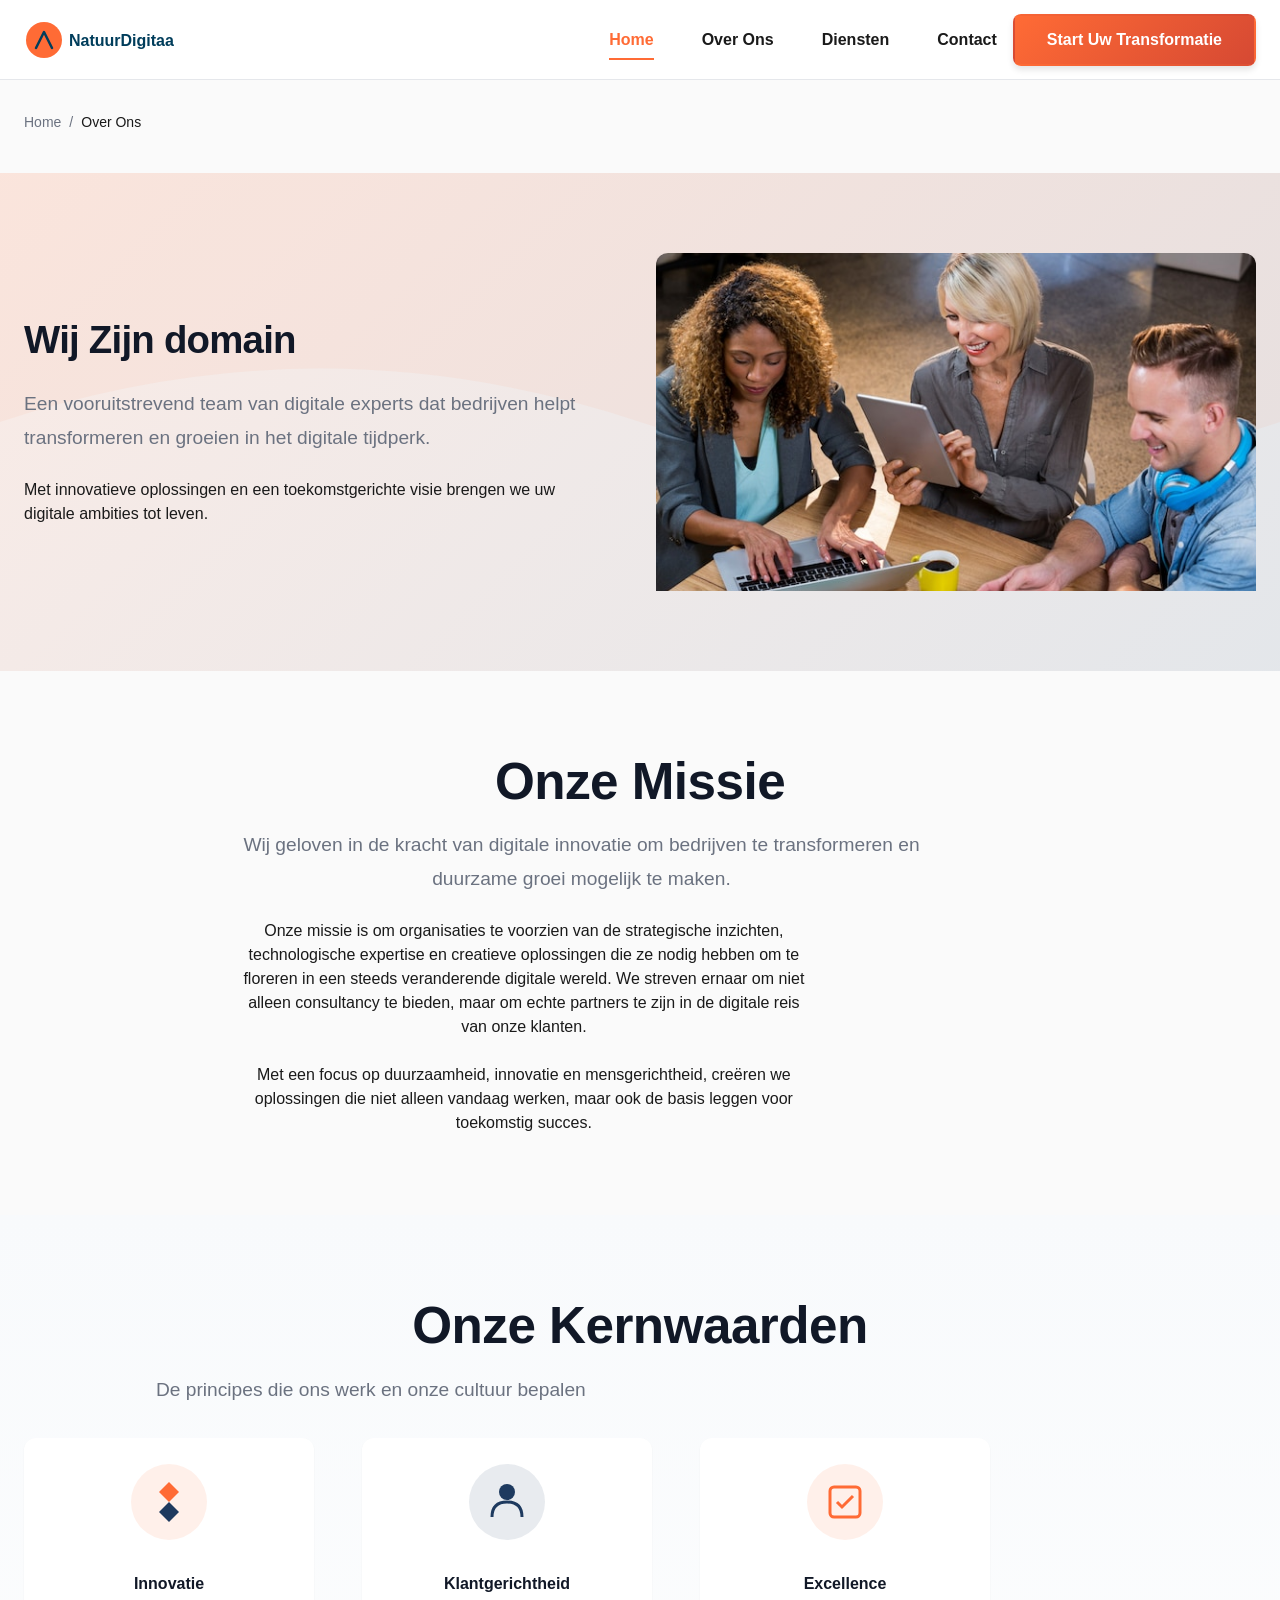
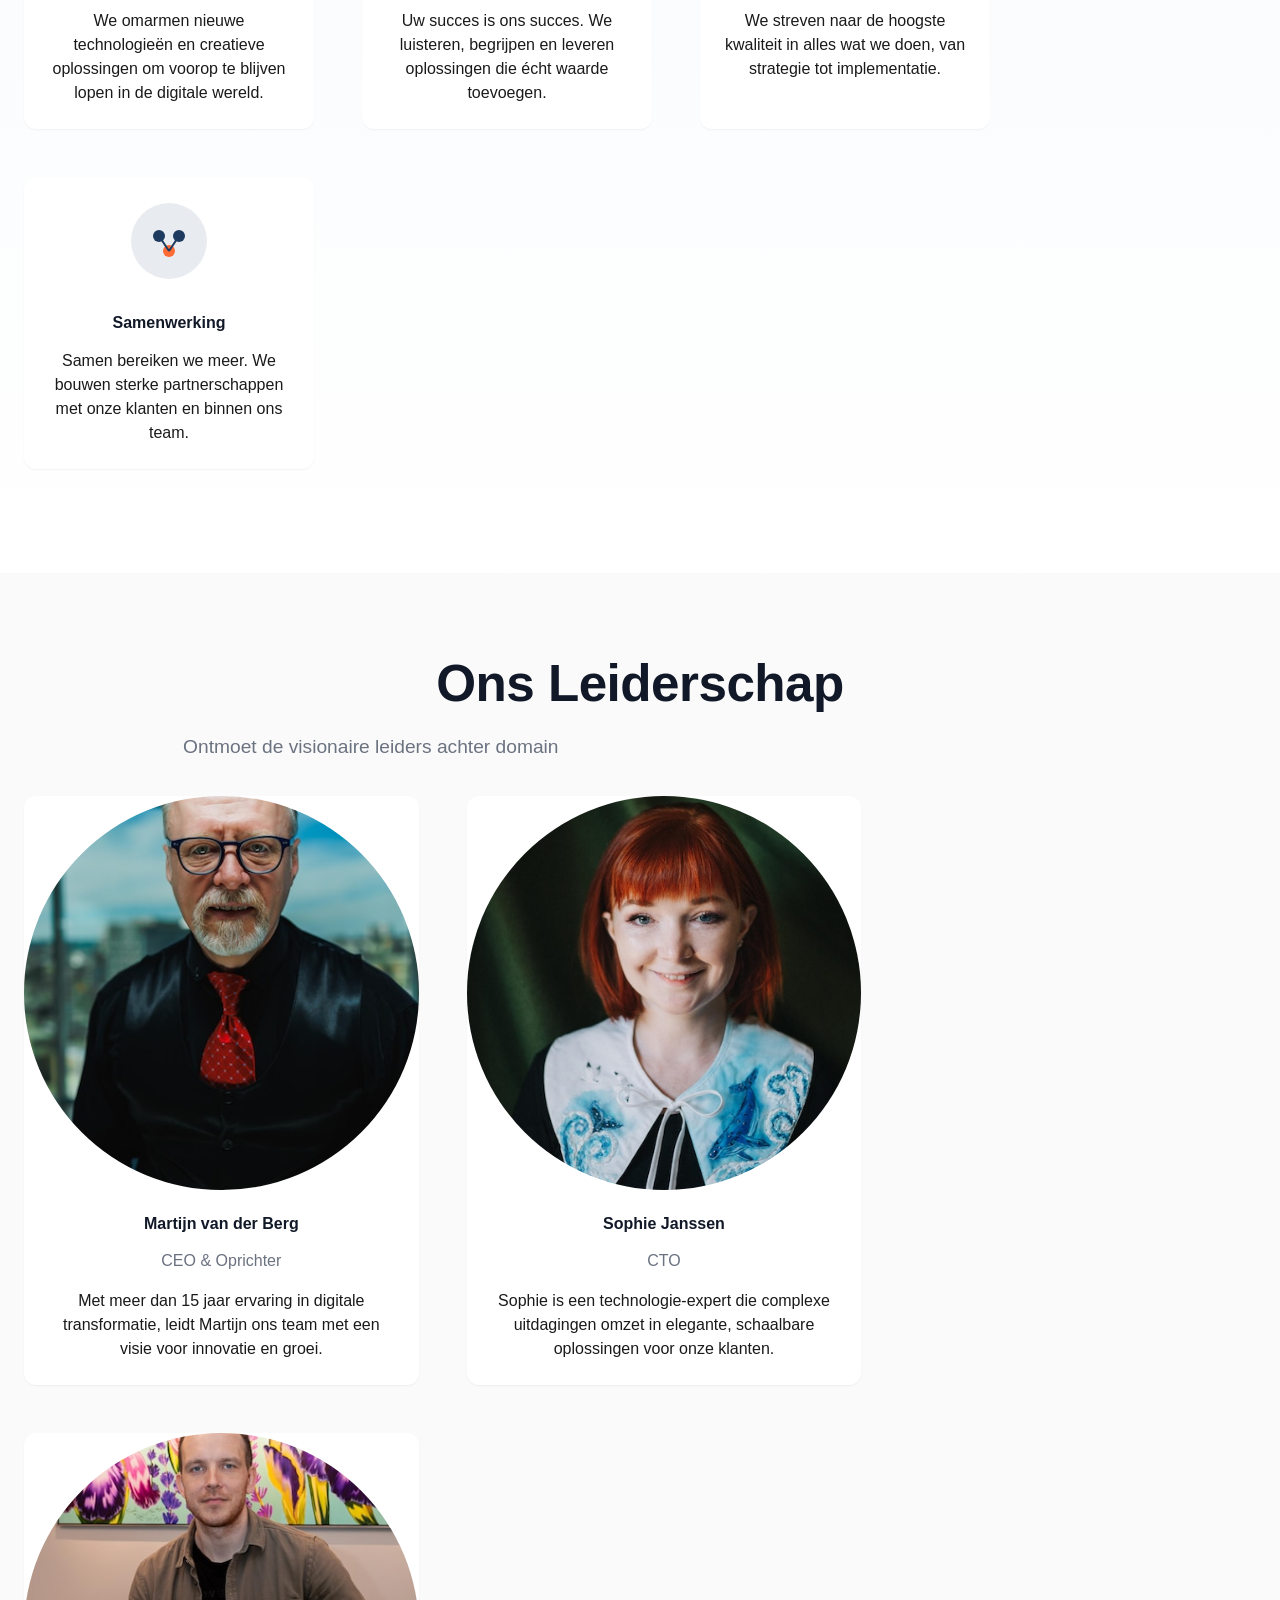
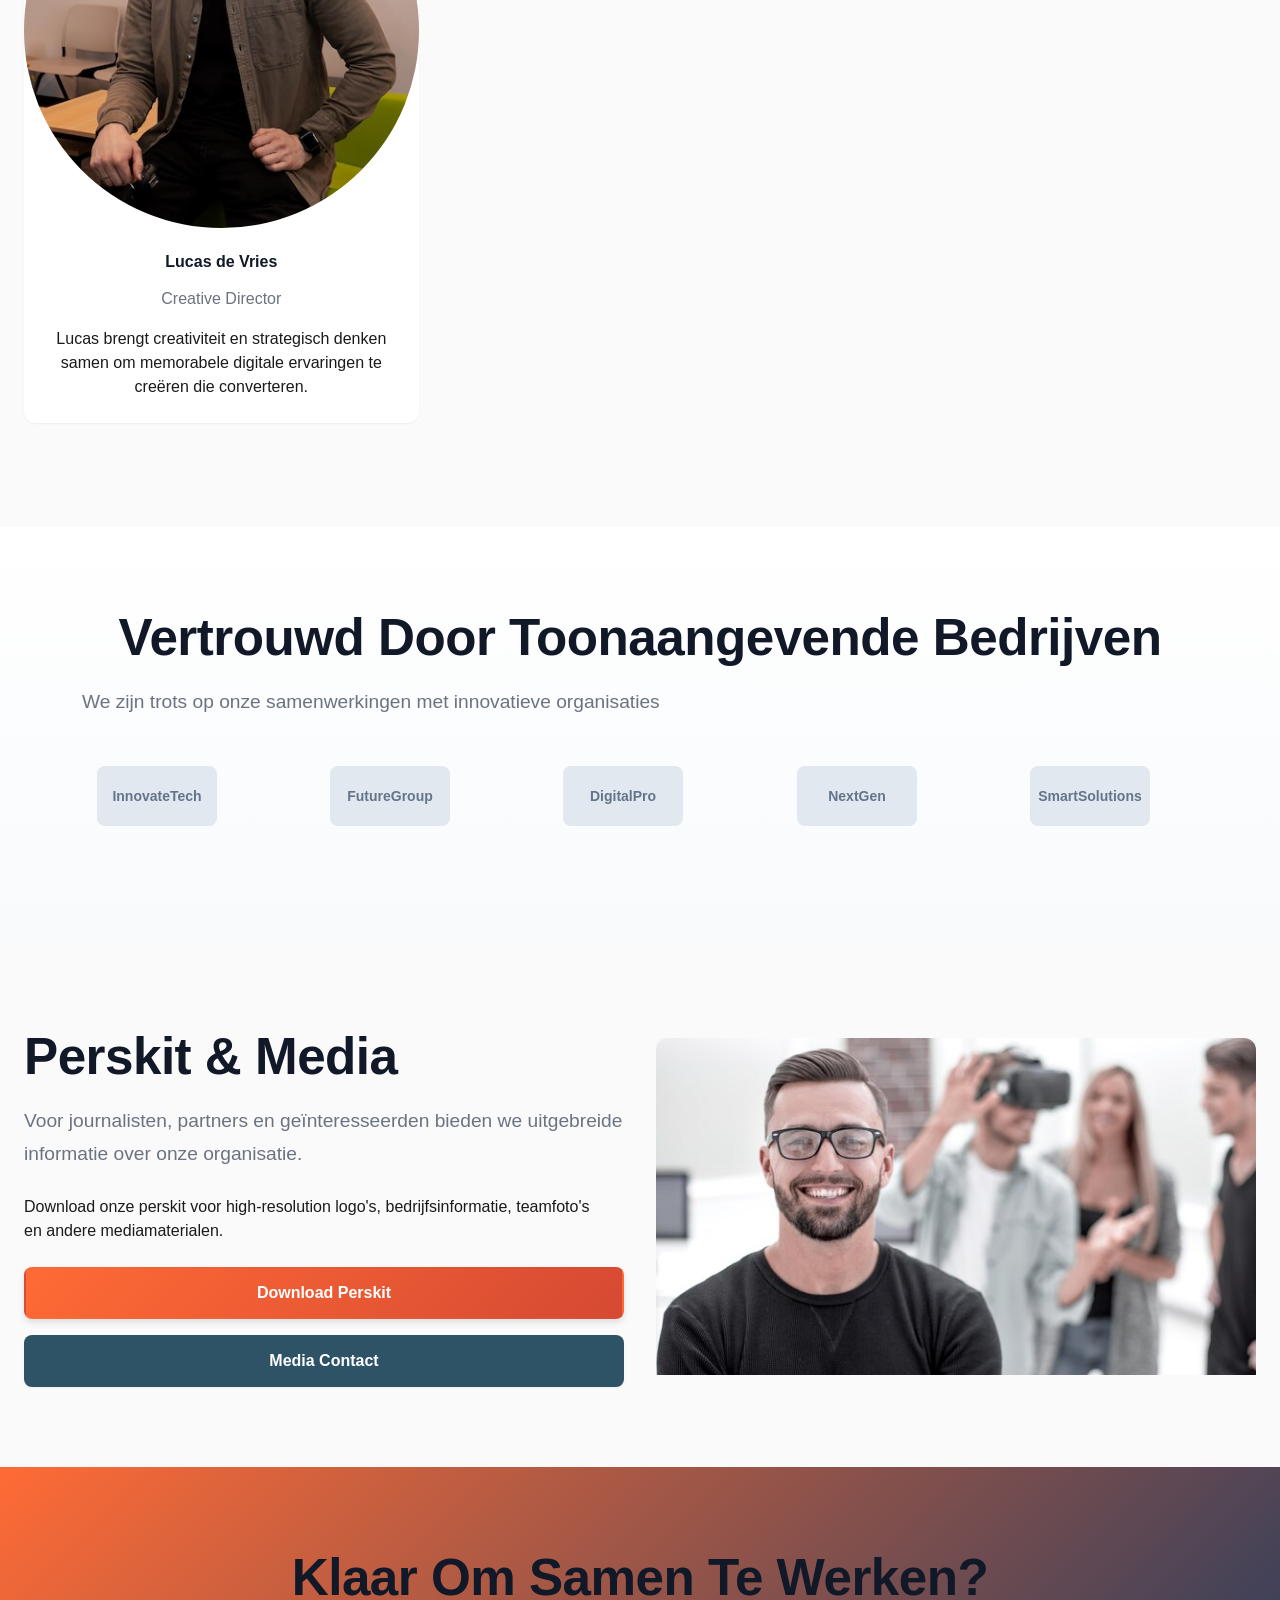
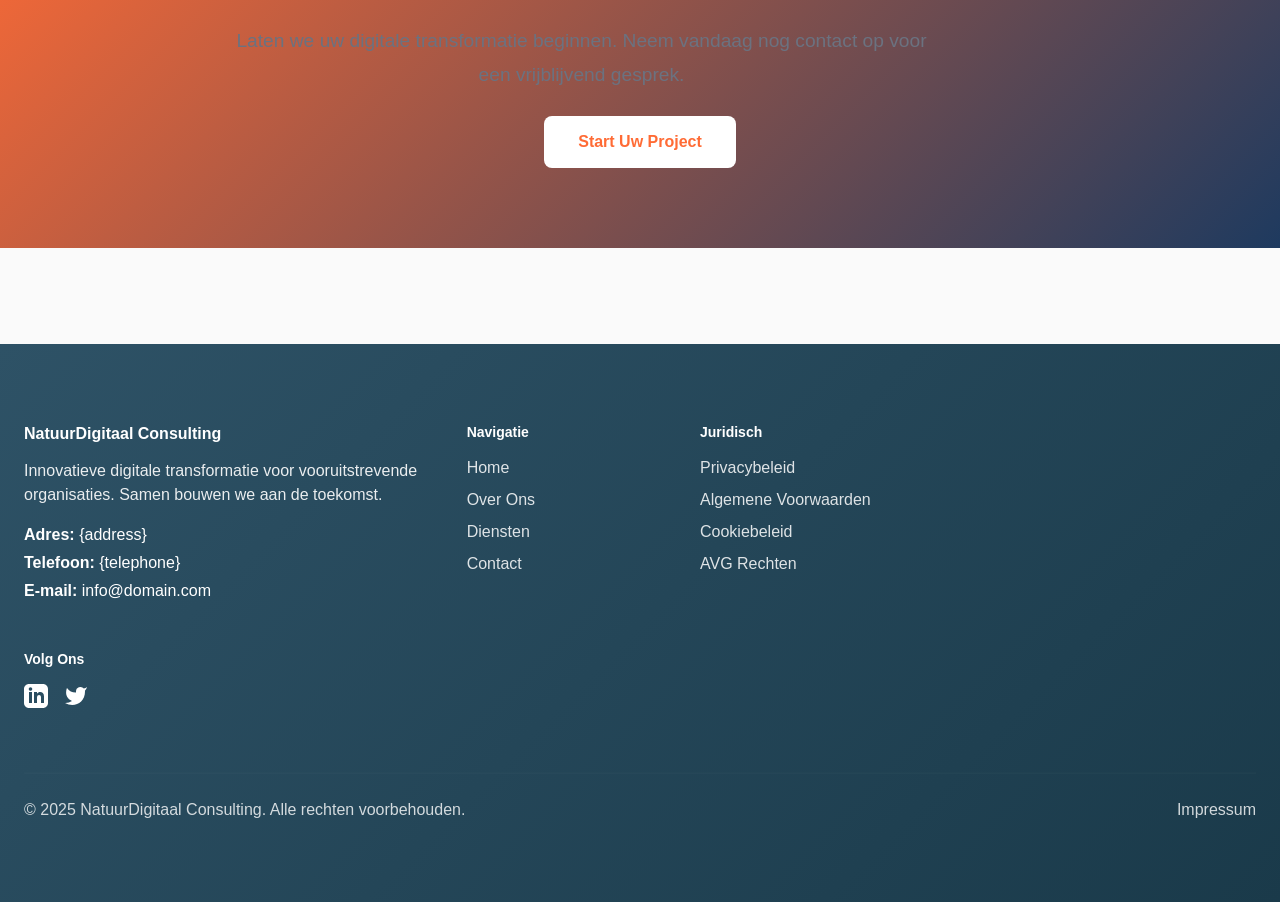
==== commit d4b03017: "images_replaced" ====
--- a/about.html
+++ b/about.html
@@ -1,6 +1,4 @@
-<!doctype html>
-<html lang="nl">
- <head>
+<!DOCTYPE html><html lang="nl"><head>
   <meta charset="UTF-8">
   <meta name="viewport" content="width=device-width, initial-scale=1.0">
   <title>Over Ons - domain | Innovatieve Digitale Consultancy</title>
@@ -20,7 +18,7 @@
    <div class="container">
     <a class="c-logo navbar-brand" href="/" aria-label="NatuurDigitaal Consulting Home"> 
      <svg class="c-logo__img" width="150" height="40" viewBox="0 0 150 40" fill="none" xmlns="http://www.w3.org/2000/svg" aria-hidden="true">
-      <circle cx="20" cy="20" r="18" fill="#FF6B35" /> <path d="M12 28L20 12L28 28" stroke="#003D5B" stroke-width="2.5" stroke-linecap="round" stroke-linejoin="round" /> <text x="45" y="26" font-family="Arial, sans-serif" font-size="16" font-weight="700" fill="#003D5B">NatuurDigitaal</text>
+      <circle cx="20" cy="20" r="18" fill="#FF6B35"></circle> <path d="M12 28L20 12L28 28" stroke="#003D5B" stroke-width="2.5" stroke-linecap="round" stroke-linejoin="round"></path> <text x="45" y="26" font-family="Arial, sans-serif" font-size="16" font-weight="700" fill="#003D5B">NatuurDigitaal</text>
      </svg> 
     </a>
     <button class="c-nav__toggle navbar-toggler" type="button" aria-controls="navbarNav" aria-expanded="false" aria-label="Toggle navigatie"><span class="navbar-toggler-icon"></span></button>
@@ -51,7 +49,7 @@
       </div>
       <div class="col-lg-6 mt-4 mt-lg-0" data-aos="fade-left">
        <div class="ratio ratio-16x9">
-        <img src="https://images.unsplash.com/photo-1522071820081-009f0129c71c?w=800&amp;h=600&amp;fit=crop&amp;q=80" alt="Team van professionals werkt samen aan digitale strategie" class="img-fluid rounded-3 shadow-lg" loading="lazy" width="800" height="600" style="object-fit: cover;">
+        <img src="img/46724.jpg" alt="Team van professionals werkt samen aan digitale strategie" class="img-fluid rounded-3 shadow-lg" loading="lazy" width="800" height="600" style="object-fit: cover;">
        </div>
       </div>
      </div>
@@ -81,7 +79,7 @@
         <div class="c-card__body card-body text-center">
          <div class="ratio ratio-1x1 mb-3" style="max-width: 80px; margin: 0 auto;">
           <svg viewBox="0 0 80 80" fill="none" xmlns="http://www.w3.org/2000/svg" aria-hidden="true">
-           <circle cx="40" cy="40" r="38" fill="#FF6B35" opacity="0.1" /> <path d="M40 20L50 30L40 40L30 30L40 20Z" fill="#FF6B35" /> <path d="M40 40L50 50L40 60L30 50L40 40Z" fill="#1E3A5F" />
+           <circle cx="40" cy="40" r="38" fill="#FF6B35" opacity="0.1"></circle> <path d="M40 20L50 30L40 40L30 30L40 20Z" fill="#FF6B35"></path> <path d="M40 40L50 50L40 60L30 50L40 40Z" fill="#1E3A5F"></path>
           </svg>
          </div>
          <h3 class="h5 fw-semibold mb-3">Innovatie</h3>
@@ -94,7 +92,7 @@
         <div class="c-card__body card-body text-center">
          <div class="ratio ratio-1x1 mb-3" style="max-width: 80px; margin: 0 auto;">
           <svg viewBox="0 0 80 80" fill="none" xmlns="http://www.w3.org/2000/svg" aria-hidden="true">
-           <circle cx="40" cy="40" r="38" fill="#1E3A5F" opacity="0.1" /> <circle cx="40" cy="30" r="8" fill="#1E3A5F" /> <path d="M25 55C25 45 30 40 40 40C50 40 55 45 55 55" stroke="#1E3A5F" stroke-width="3" fill="none" />
+           <circle cx="40" cy="40" r="38" fill="#1E3A5F" opacity="0.1"></circle> <circle cx="40" cy="30" r="8" fill="#1E3A5F"></circle> <path d="M25 55C25 45 30 40 40 40C50 40 55 45 55 55" stroke="#1E3A5F" stroke-width="3" fill="none"></path>
           </svg>
          </div>
          <h3 class="h5 fw-semibold mb-3">Klantgerichtheid</h3>
@@ -107,7 +105,7 @@
         <div class="c-card__body card-body text-center">
          <div class="ratio ratio-1x1 mb-3" style="max-width: 80px; margin: 0 auto;">
           <svg viewBox="0 0 80 80" fill="none" xmlns="http://www.w3.org/2000/svg" aria-hidden="true">
-           <circle cx="40" cy="40" r="38" fill="#FF6B35" opacity="0.1" /> <rect x="25" y="25" width="30" height="30" rx="4" fill="none" stroke="#FF6B35" stroke-width="3" /> <path d="M32 40L37 45L48 34" stroke="#FF6B35" stroke-width="3" fill="none" />
+           <circle cx="40" cy="40" r="38" fill="#FF6B35" opacity="0.1"></circle> <rect x="25" y="25" width="30" height="30" rx="4" fill="none" stroke="#FF6B35" stroke-width="3"></rect> <path d="M32 40L37 45L48 34" stroke="#FF6B35" stroke-width="3" fill="none"></path>
           </svg>
          </div>
          <h3 class="h5 fw-semibold mb-3">Excellence</h3>
@@ -120,7 +118,7 @@
         <div class="c-card__body card-body text-center">
          <div class="ratio ratio-1x1 mb-3" style="max-width: 80px; margin: 0 auto;">
           <svg viewBox="0 0 80 80" fill="none" xmlns="http://www.w3.org/2000/svg" aria-hidden="true">
-           <circle cx="40" cy="40" r="38" fill="#1E3A5F" opacity="0.1" /> <circle cx="30" cy="35" r="6" fill="#1E3A5F" /> <circle cx="50" cy="35" r="6" fill="#1E3A5F" /> <circle cx="40" cy="50" r="6" fill="#FF6B35" /> <line x1="30" y1="35" x2="40" y2="50" stroke="#1E3A5F" stroke-width="2" /> <line x1="50" y1="35" x2="40" y2="50" stroke="#1E3A5F" stroke-width="2" />
+           <circle cx="40" cy="40" r="38" fill="#1E3A5F" opacity="0.1"></circle> <circle cx="30" cy="35" r="6" fill="#1E3A5F"></circle> <circle cx="50" cy="35" r="6" fill="#1E3A5F"></circle> <circle cx="40" cy="50" r="6" fill="#FF6B35"></circle> <line x1="30" y1="35" x2="40" y2="50" stroke="#1E3A5F" stroke-width="2"></line> <line x1="50" y1="35" x2="40" y2="50" stroke="#1E3A5F" stroke-width="2"></line>
           </svg>
          </div>
          <h3 class="h5 fw-semibold mb-3">Samenwerking</h3>
@@ -141,7 +139,7 @@
       <div class="col-md-6 col-lg-4" data-aos="fade-up" data-aos-delay="0">
        <div class="c-card card h-100 d-flex flex-column border-0 shadow-sm">
         <div class="ratio ratio-1x1">
-         <img src="https://images.unsplash.com/photo-1560250097-0b93528c311a?w=400&amp;h=400&amp;fit=crop&amp;q=80" alt="Portrait van Martijn van der Berg, CEO" class="card-img-top" loading="lazy" width="400" height="400" style="object-fit: cover; border-radius: 50%;">
+         <img src="img/54200.jpg" alt="Portrait van Martijn van der Berg, CEO" class="card-img-top" loading="lazy" width="400" height="400" style="object-fit: cover; border-radius: 50%;">
         </div>
         <div class="c-card__body card-body text-center d-flex flex-column">
          <h3 class="h5 fw-semibold mb-1">Martijn van der Berg</h3>
@@ -153,7 +151,7 @@
       <div class="col-md-6 col-lg-4" data-aos="fade-up" data-aos-delay="100">
        <div class="c-card card h-100 d-flex flex-column border-0 shadow-sm">
         <div class="ratio ratio-1x1">
-         <img src="https://images.unsplash.com/photo-1573496359142-b8d87734a5a2?w=400&amp;h=400&amp;fit=crop&amp;q=80" alt="Portrait van Sophie Janssen, CTO" class="card-img-top" loading="lazy" width="400" height="400" style="object-fit: cover; border-radius: 50%;">
+         <img src="img/213.jpg" alt="Portrait van Sophie Janssen, CTO" class="card-img-top" loading="lazy" width="400" height="400" style="object-fit: cover; border-radius: 50%;">
         </div>
         <div class="c-card__body card-body text-center d-flex flex-column">
          <h3 class="h5 fw-semibold mb-1">Sophie Janssen</h3>
@@ -165,7 +163,7 @@
       <div class="col-md-6 col-lg-4" data-aos="fade-up" data-aos-delay="200">
        <div class="c-card card h-100 d-flex flex-column border-0 shadow-sm">
         <div class="ratio ratio-1x1">
-         <img src="https://images.unsplash.com/photo-1519085360753-af0119f7cbe7?w=400&amp;h=400&amp;fit=crop&amp;q=80" alt="Portrait van Lucas de Vries, Creative Director" class="card-img-top" loading="lazy" width="400" height="400" style="object-fit: cover; border-radius: 50%;">
+         <img src="img/7430.jpg" alt="Portrait van Lucas de Vries, Creative Director" class="card-img-top" loading="lazy" width="400" height="400" style="object-fit: cover; border-radius: 50%;">
         </div>
         <div class="c-card__body card-body text-center d-flex flex-column">
          <h3 class="h5 fw-semibold mb-1">Lucas de Vries</h3>
@@ -187,35 +185,35 @@
       <div class="col-6 col-md-4 col-lg-2" data-aos="fade-up" data-aos-delay="0">
        <div class="text-center p-3">
         <svg width="120" height="60" viewBox="0 0 120 60" fill="none" xmlns="http://www.w3.org/2000/svg" aria-label="Client logo">
-         <rect width="120" height="60" rx="8" fill="#e2e8f0" /> <text x="60" y="35" text-anchor="middle" font-family="var(--font-base)" font-size="14" font-weight="600" fill="#64748b">InnovateTech</text>
+         <rect width="120" height="60" rx="8" fill="#e2e8f0"></rect> <text x="60" y="35" text-anchor="middle" font-family="var(--font-base)" font-size="14" font-weight="600" fill="#64748b">InnovateTech</text>
         </svg>
        </div>
       </div>
       <div class="col-6 col-md-4 col-lg-2" data-aos="fade-up" data-aos-delay="100">
        <div class="text-center p-3">
         <svg width="120" height="60" viewBox="0 0 120 60" fill="none" xmlns="http://www.w3.org/2000/svg" aria-label="Client logo">
-         <rect width="120" height="60" rx="8" fill="#e2e8f0" /> <text x="60" y="35" text-anchor="middle" font-family="var(--font-base)" font-size="14" font-weight="600" fill="#64748b">FutureGroup</text>
+         <rect width="120" height="60" rx="8" fill="#e2e8f0"></rect> <text x="60" y="35" text-anchor="middle" font-family="var(--font-base)" font-size="14" font-weight="600" fill="#64748b">FutureGroup</text>
         </svg>
        </div>
       </div>
       <div class="col-6 col-md-4 col-lg-2" data-aos="fade-up" data-aos-delay="200">
        <div class="text-center p-3">
         <svg width="120" height="60" viewBox="0 0 120 60" fill="none" xmlns="http://www.w3.org/2000/svg" aria-label="Client logo">
-         <rect width="120" height="60" rx="8" fill="#e2e8f0" /> <text x="60" y="35" text-anchor="middle" font-family="var(--font-base)" font-size="14" font-weight="600" fill="#64748b">DigitalPro</text>
+         <rect width="120" height="60" rx="8" fill="#e2e8f0"></rect> <text x="60" y="35" text-anchor="middle" font-family="var(--font-base)" font-size="14" font-weight="600" fill="#64748b">DigitalPro</text>
         </svg>
        </div>
       </div>
       <div class="col-6 col-md-4 col-lg-2" data-aos="fade-up" data-aos-delay="300">
        <div class="text-center p-3">
         <svg width="120" height="60" viewBox="0 0 120 60" fill="none" xmlns="http://www.w3.org/2000/svg" aria-label="Client logo">
-         <rect width="120" height="60" rx="8" fill="#e2e8f0" /> <text x="60" y="35" text-anchor="middle" font-family="var(--font-base)" font-size="14" font-weight="600" fill="#64748b">NextGen</text>
+         <rect width="120" height="60" rx="8" fill="#e2e8f0"></rect> <text x="60" y="35" text-anchor="middle" font-family="var(--font-base)" font-size="14" font-weight="600" fill="#64748b">NextGen</text>
         </svg>
        </div>
       </div>
       <div class="col-6 col-md-4 col-lg-2" data-aos="fade-up" data-aos-delay="400">
        <div class="text-center p-3">
         <svg width="120" height="60" viewBox="0 0 120 60" fill="none" xmlns="http://www.w3.org/2000/svg" aria-label="Client logo">
-         <rect width="120" height="60" rx="8" fill="#e2e8f0" /> <text x="60" y="35" text-anchor="middle" font-family="var(--font-base)" font-size="14" font-weight="600" fill="#64748b">SmartSolutions</text>
+         <rect width="120" height="60" rx="8" fill="#e2e8f0"></rect> <text x="60" y="35" text-anchor="middle" font-family="var(--font-base)" font-size="14" font-weight="600" fill="#64748b">SmartSolutions</text>
         </svg>
        </div>
       </div>
@@ -235,7 +233,7 @@
       </div>
       <div class="col-lg-6" data-aos="fade-left">
        <div class="ratio ratio-16x9">
-        <img src="https://images.unsplash.com/photo-1542744173-8e7e53415bb0?w=800&amp;h=600&amp;fit=crop&amp;q=80" alt="Professioneel teamportret voor media gebruik" class="img-fluid rounded-3 shadow-lg" loading="lazy" width="800" height="600" style="object-fit: cover;">
+        <img src="img/37995.jpg" alt="Professioneel teamportret voor media gebruik" class="img-fluid rounded-3 shadow-lg" loading="lazy" width="800" height="600" style="object-fit: cover;">
        </div>
       </div>
      </div>
@@ -286,11 +284,11 @@
       <div class="d-flex gap-3 mb-3">
        <a href="https://linkedin.com" class="text-white" aria-label="LinkedIn" target="_blank" rel="noopener noreferrer"> 
         <svg width="24" height="24" fill="currentColor" viewBox="0 0 24 24" aria-hidden="true">
-         <path d="M19 0h-14c-2.761 0-5 2.239-5 5v14c0 2.761 2.239 5 5 5h14c2.762 0 5-2.239 5-5v-14c0-2.761-2.238-5-5-5zm-11 19h-3v-11h3v11zm-1.5-12.268c-.966 0-1.75-.79-1.75-1.764s.784-1.764 1.75-1.764 1.75.79 1.75 1.764-.783 1.764-1.75 1.764zm13.5 12.268h-3v-5.604c0-3.368-4-3.113-4 0v5.604h-3v-11h3v1.765c1.396-2.586 7-2.777 7 2.476v6.759z" />
+         <path d="M19 0h-14c-2.761 0-5 2.239-5 5v14c0 2.761 2.239 5 5 5h14c2.762 0 5-2.239 5-5v-14c0-2.761-2.238-5-5-5zm-11 19h-3v-11h3v11zm-1.5-12.268c-.966 0-1.75-.79-1.75-1.764s.784-1.764 1.75-1.764 1.75.79 1.75 1.764-.783 1.764-1.75 1.764zm13.5 12.268h-3v-5.604c0-3.368-4-3.113-4 0v5.604h-3v-11h3v1.765c1.396-2.586 7-2.777 7 2.476v6.759z"></path>
         </svg> 
        </a> <a href="https://twitter.com" class="text-white" aria-label="Twitter" target="_blank" rel="noopener noreferrer"> 
         <svg width="24" height="24" fill="currentColor" viewBox="0 0 24 24" aria-hidden="true">
-         <path d="M23 3a10.9 10.9 0 01-3.14 1.53 4.48 4.48 0 00-7.86 3v1A10.66 10.66 0 013 4s-4 9 5 13a11.64 11.64 0 01-7 2c9 5 20 0 20-11.5a4.5 4.5 0 00-.08-.83A7.72 7.72 0 0023 3z" />
+         <path d="M23 3a10.9 10.9 0 01-3.14 1.53 4.48 4.48 0 00-7.86 3v1A10.66 10.66 0 013 4s-4 9 5 13a11.64 11.64 0 01-7 2c9 5 20 0 20-11.5a4.5 4.5 0 00-.08-.83A7.72 7.72 0 0023 3z"></path>
         </svg> 
        </a>
       </div>
@@ -307,6 +305,6 @@
     </div>
    </div>
   </footer>
-  <script src="script.js" defer></script>
- </body>
-</html>+  <script src="script.js" defer=""></script>
+ 
+</body></html>
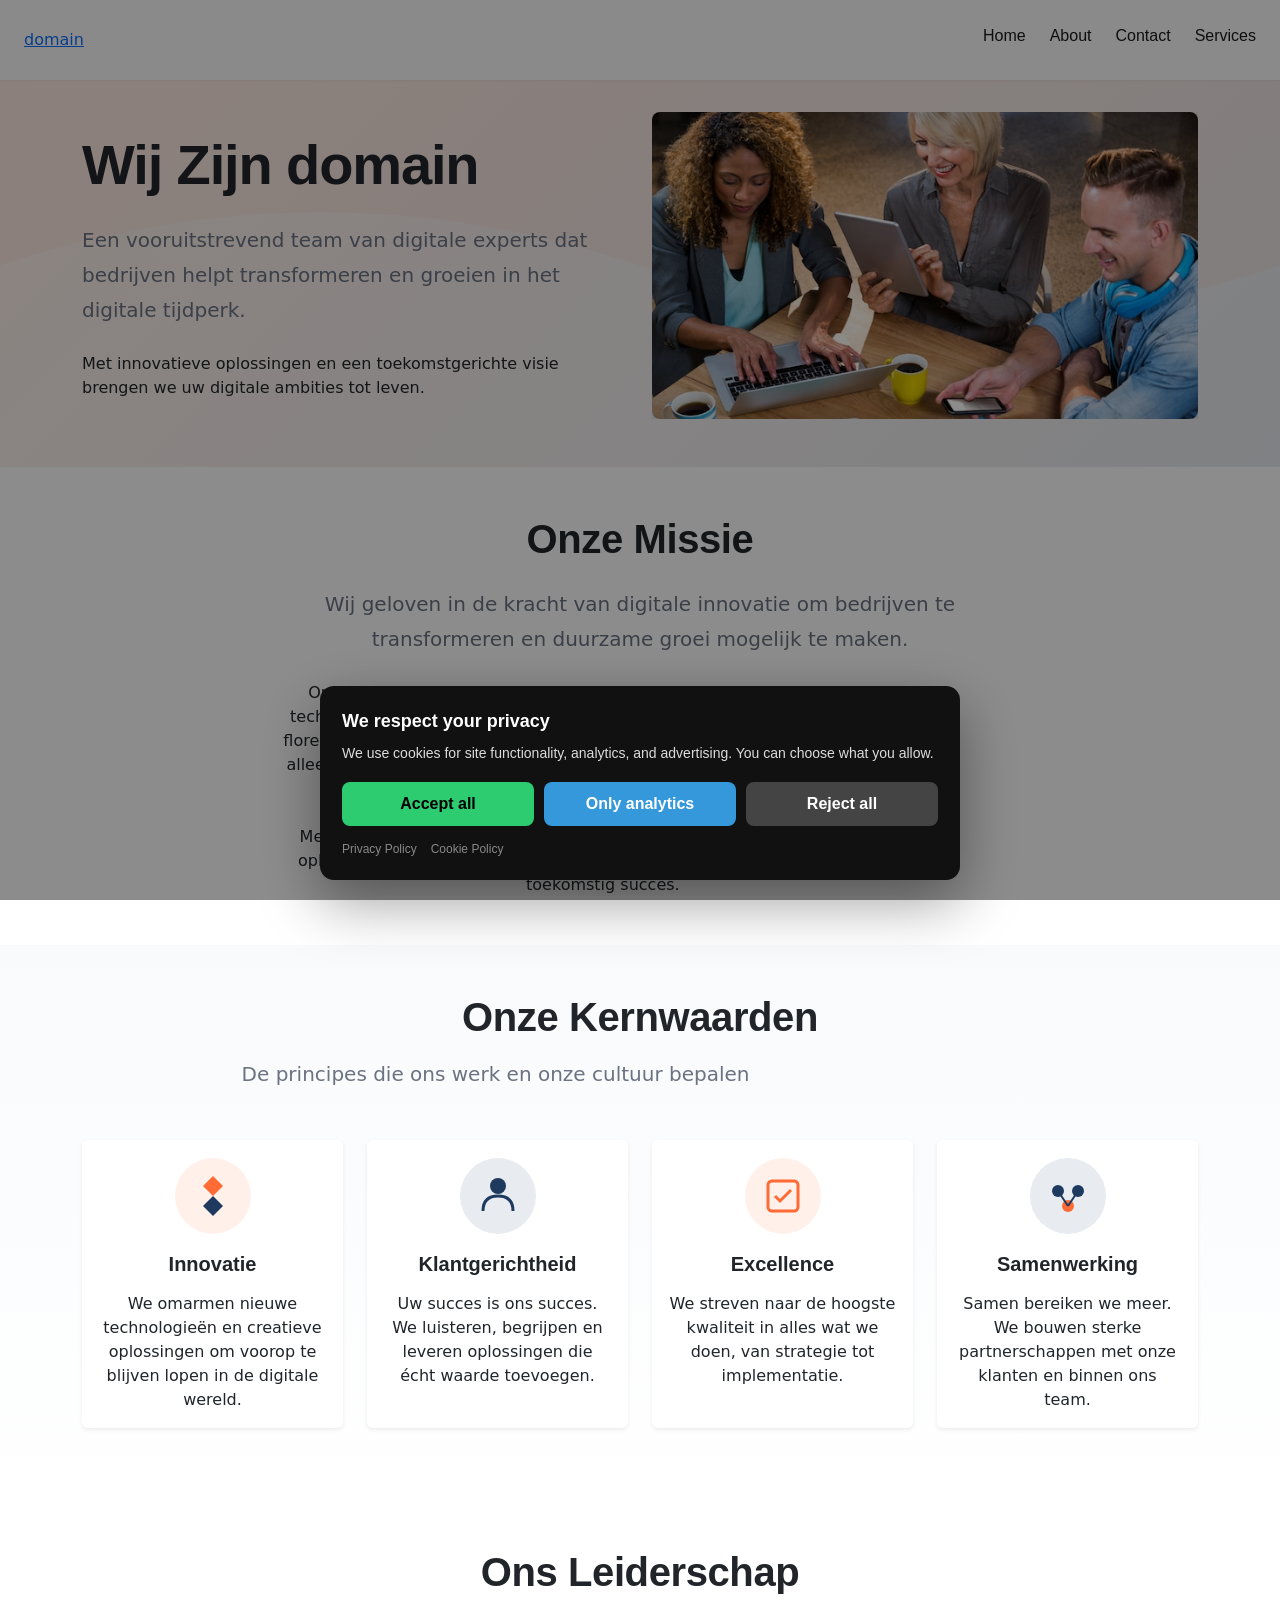
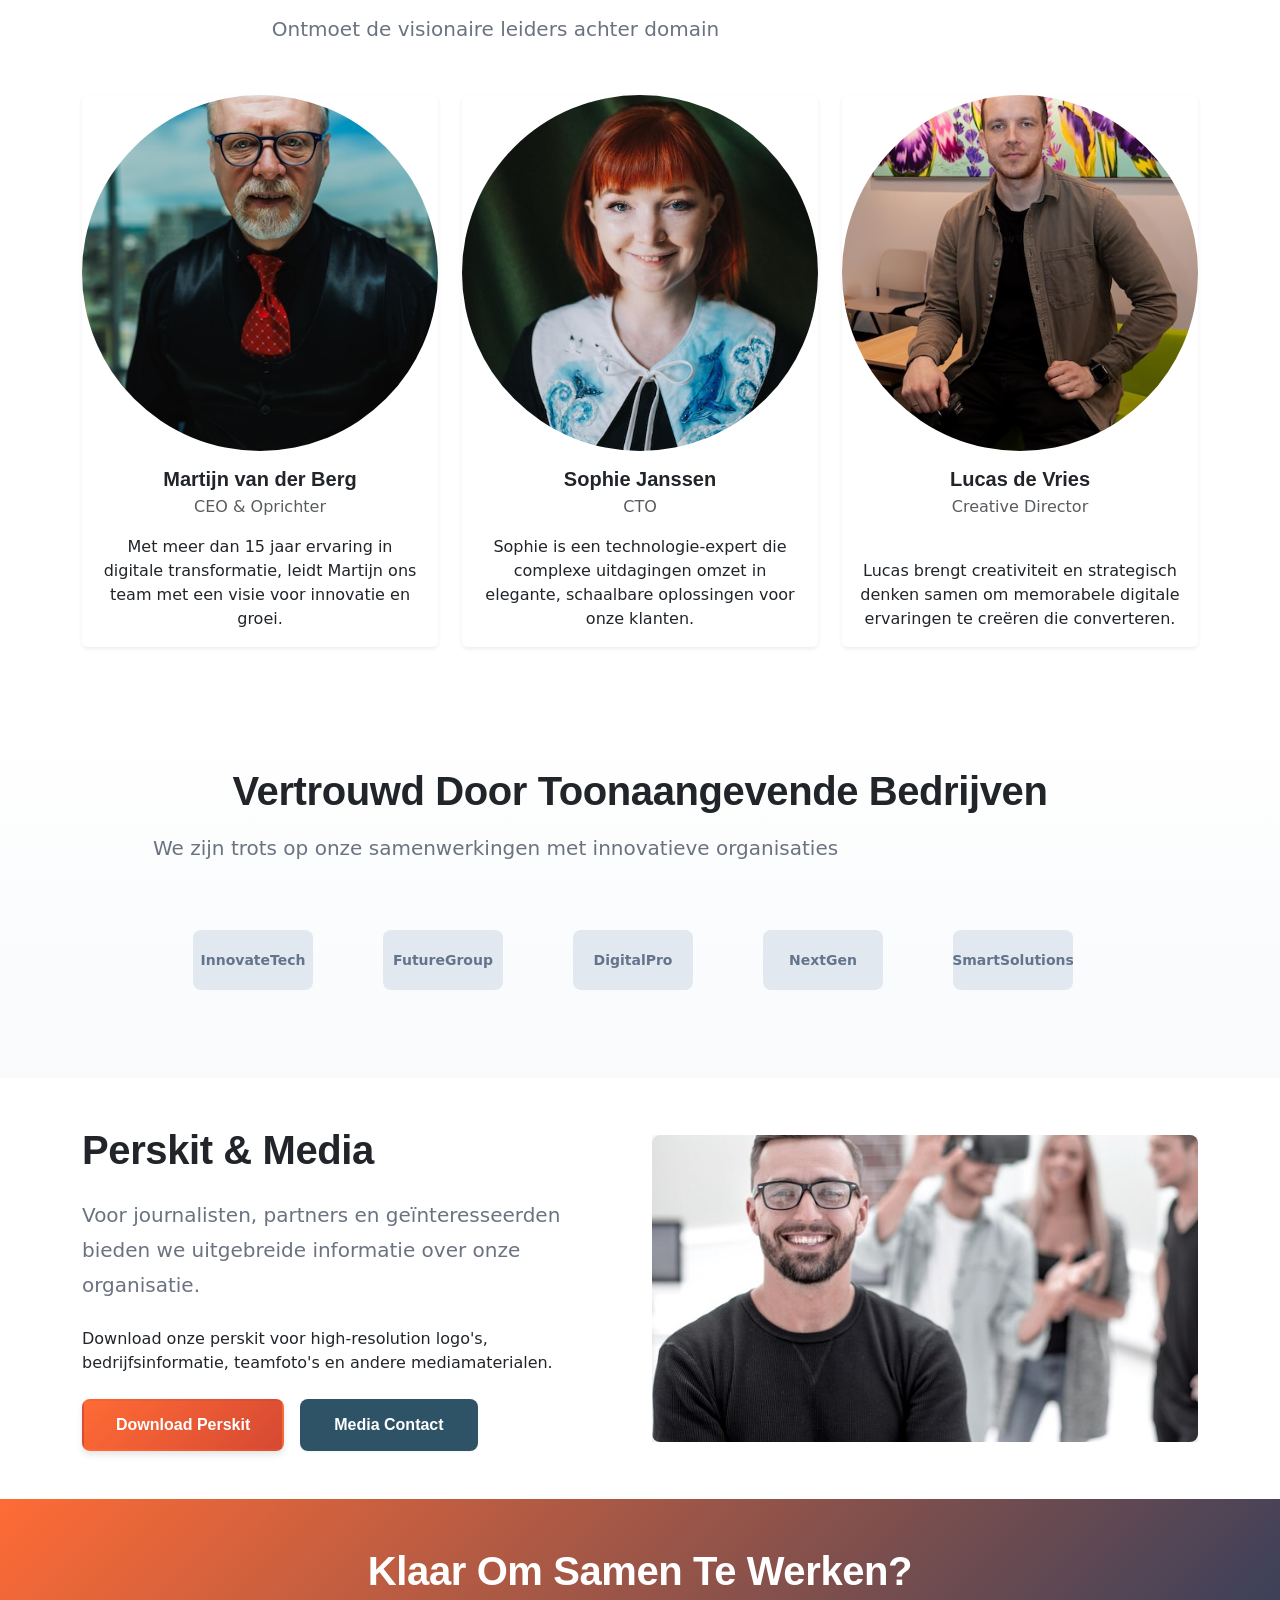
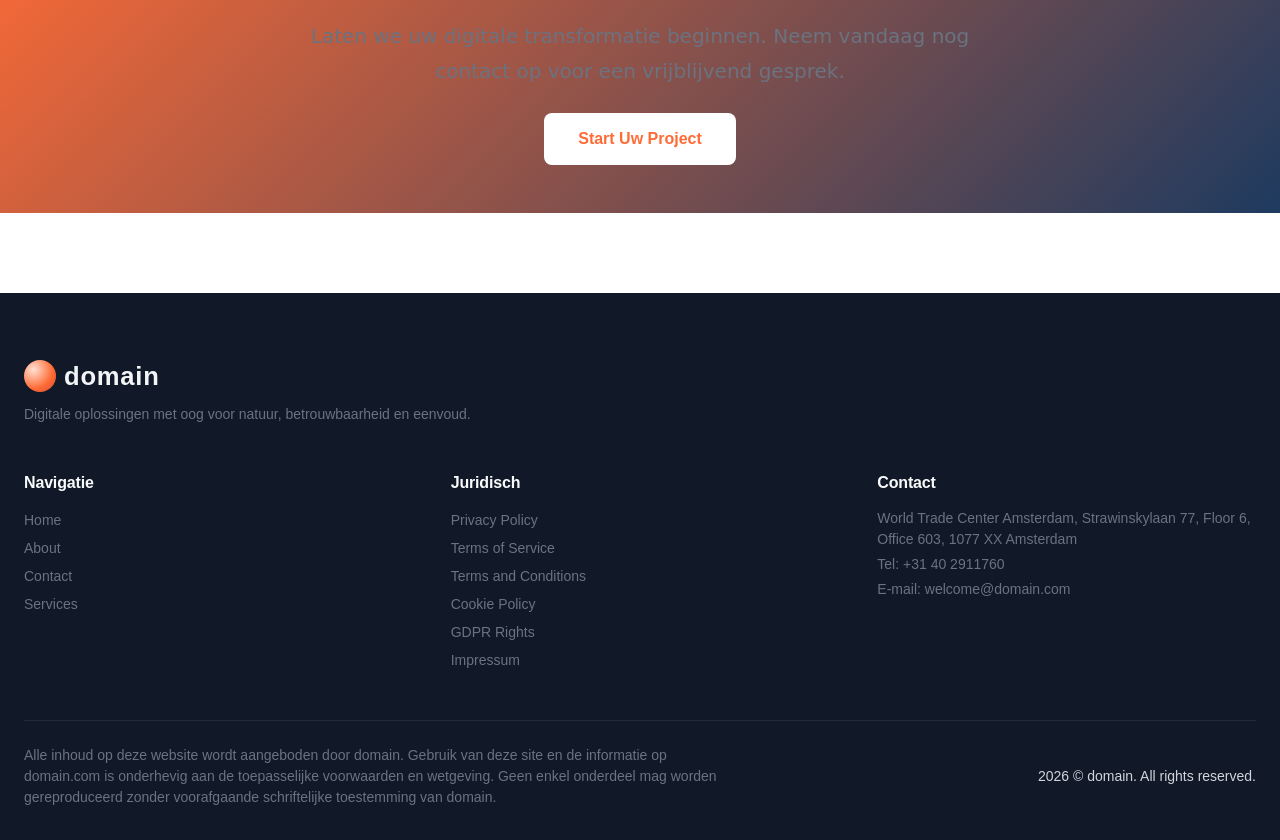
==== commit 1627a4b2: "AI Audit" ====
--- a/about.html
+++ b/about.html
@@ -1,4 +1,70 @@
 <!DOCTYPE html><html lang="nl"><head>
+<script type="application/ld+json">
+{
+  "@context": "https://schema.org",
+  "@graph": [
+    {
+      "@type": "Organization",
+      "@id": "https://domain.com/#org",
+      "name": "domain",
+      "url": "https://domain.com",
+      "email": "welcome@domain.com",
+      "telephone": "+31 40 2911760",
+      "address": {
+        "@type": "PostalAddress",
+        "streetAddress": "World Trade Center Amsterdam, Strawinskylaan 77, Floor 6, Office 603, 1077 XX Amsterdam"
+      },
+      "contactPoint": {
+        "@type": "ContactPoint",
+        "contactType": "customer support",
+        "email": "welcome@domain.com",
+        "telephone": "+31 40 2911760"
+      }
+    },
+    {
+      "@type": "WebSite",
+      "@id": "https://domain.com/#website",
+      "url": "https://domain.com",
+      "name": "domain",
+      "publisher": {
+        "@id": "https://domain.com/#org"
+      }
+    },
+    {
+      "@type": "WebPage",
+      "@id": "https://domain.com/about.html#webpage",
+      "url": "https://domain.com/about.html",
+      "name": "Over Ons - domain | Innovatieve Digitale Consultancy",
+      "isPartOf": {
+        "@id": "https://domain.com/#website"
+      },
+      "about": {
+        "@id": "https://domain.com/#org"
+      },
+      "inLanguage": "nl",
+      "description": "Ontdek domain - uw partner in digitale transformatie. Leer meer over ons team, onze missie en hoe wij bedrijven helpen innoveren en groeien."
+    },
+    {
+      "@type": "BreadcrumbList",
+      "@id": "https://domain.com/about.html#breadcrumbs",
+      "itemListElement": [
+        {
+          "@type": "ListItem",
+          "position": 1,
+          "name": "Home",
+          "item": "https://domain.com"
+        },
+        {
+          "@type": "ListItem",
+          "position": 2,
+          "name": "About.Html",
+          "item": "https://domain.com/about.html"
+        }
+      ]
+    }
+  ]
+}
+</script>
   <meta charset="UTF-8">
   <meta name="viewport" content="width=device-width, initial-scale=1.0">
   <title>Over Ons - domain | Innovatieve Digitale Consultancy</title>
@@ -12,24 +78,34 @@
   <link rel="stylesheet" href="style.css">
   <link rel="icon" type="image/png" href="/favicon.png">
   <link rel="apple-touch-icon" href="/apple-touch-icon.png">
- </head>
+   <link rel="stylesheet" href="https://cdn.jsdelivr.net/npm/bootstrap@5.3.3/dist/css/bootstrap.min.css" integrity="sha384-QWTKZyjpPEjISv5WaRU9OFeRpok6YctnYmDr5pNlyT2bRjXh0JMhjY6hW+ALEwIH" crossorigin="anonymous">
+  <link rel="stylesheet" href="https://unpkg.com/aos@2.3.4/dist/aos.css">
+<link rel="stylesheet" href="./header-footer.css">
+<link rel="stylesheet" href="./consent.css">
+<script src="./consent.js"></script>
+</head>
  <body>
-  <header class="l-header navbar navbar-expand-md sticky-top bg-white border-bottom">
-   <div class="container">
-    <a class="c-logo navbar-brand" href="/" aria-label="NatuurDigitaal Consulting Home"> 
-     <svg class="c-logo__img" width="150" height="40" viewBox="0 0 150 40" fill="none" xmlns="http://www.w3.org/2000/svg" aria-hidden="true">
-      <circle cx="20" cy="20" r="18" fill="#FF6B35"></circle> <path d="M12 28L20 12L28 28" stroke="#003D5B" stroke-width="2.5" stroke-linecap="round" stroke-linejoin="round"></path> <text x="45" y="26" font-family="Arial, sans-serif" font-size="16" font-weight="700" fill="#003D5B">NatuurDigitaal</text>
-     </svg> 
-    </a>
-    <button class="c-nav__toggle navbar-toggler" type="button" aria-controls="navbarNav" aria-expanded="false" aria-label="Toggle navigatie"><span class="navbar-toggler-icon"></span></button>
-    <div class="collapse navbar-collapse" id="navbarNav">
-     <nav class="c-nav navbar-nav ms-auto" aria-label="Hoofdnavigatie">
-      <a class="c-nav__link nav-link" href="/" aria-current="page">Home</a> <a class="c-nav__link nav-link" href="about.html">Over Ons</a> <a class="c-nav__link nav-link" href="services.html">Diensten</a> <a class="c-nav__link nav-link" href="contact.html">Contact</a>
-     </nav>
-     <a href="contact.html" class="c-button c-button--primary ms-md-3 mt-3 mt-md-0">Start Uw Transformatie</a>
-    </div>
-   </div>
-  </header>
+<header class="dr-header" data-dr-variant="v1">
+  <div class="dr-header-inner">
+    <a class="dr-logo" href="./index.html" aria-label="domain">domain</a>
+
+    <nav class="dr-nav" aria-label="Primary navigation">
+      <ul class="dr-nav-list">
+        <li class="dr-nav-item"><a class="dr-nav-link" href="./index.html">Home</a></li><li class="dr-nav-item"><a class="dr-nav-link" href="./about.html">About</a></li><li class="dr-nav-item"><a class="dr-nav-link" href="./contact.html">Contact</a></li><li class="dr-nav-item"><a class="dr-nav-link" href="./services.html">Services</a></li>
+      </ul>
+    </nav>
+
+    <button class="dr-burger" type="button" aria-label="Toggle menu" aria-expanded="false" aria-controls="dr-mobile-menu">
+      <span></span><span></span><span></span>
+    </button>
+  </div>
+</header>
+<nav class="dr-mobile-menu" id="dr-mobile-menu" aria-label="Mobile navigation">
+  <ul class="dr-mobile-nav-list">
+    <li class="dr-nav-item"><a class="dr-nav-link" href="./index.html">Home</a></li><li class="dr-nav-item"><a class="dr-nav-link" href="./about.html">About</a></li><li class="dr-nav-item"><a class="dr-nav-link" href="./contact.html">Contact</a></li><li class="dr-nav-item"><a class="dr-nav-link" href="./services.html">Services</a></li>
+  </ul>
+</nav>
+
   <main>
    <nav aria-label="breadcrumb" class="py-3">
     <div class="container">
@@ -251,60 +327,63 @@
     </div>
    </section>
   </main>
-  <footer class="l-footer bg-dark text-white py-4 py-md-5">
-   <div class="container">
-    <div class="row g-4">
-     <div class="col-lg-4">
-      <h3 class="h5 fw-semibold mb-3">NatuurDigitaal Consulting</h3>
-      <p class="mb-3" style="opacity: 0.9;">Innovatieve digitale transformatie voor vooruitstrevende organisaties. Samen bouwen we aan de toekomst.</p>
-      <p class="mb-1"><strong>Adres:</strong> {address}</p>
-      <p class="mb-1"><strong>Telefoon:</strong> {telephone}</p>
-      <p class="mb-0"><strong>E-mail:</strong> info@domain.com</p>
-     </div>
-     <div class="col-lg-2 col-md-4">
-      <h4 class="h6 fw-semibold mb-3">Navigatie</h4>
-      <ul class="list-unstyled">
-       <li class="mb-2"><a href="/" class="text-white text-decoration-none" style="opacity: 0.85;">Home</a></li>
-       <li class="mb-2"><a href="about.html" class="text-white text-decoration-none" style="opacity: 0.85;">Over Ons</a></li>
-       <li class="mb-2"><a href="services.html" class="text-white text-decoration-none" style="opacity: 0.85;">Diensten</a></li>
-       <li class="mb-2"><a href="contact.html" class="text-white text-decoration-none" style="opacity: 0.85;">Contact</a></li>
-      </ul>
-     </div>
-     <div class="col-lg-3 col-md-4">
-      <h4 class="h6 fw-semibold mb-3">Juridisch</h4>
-      <ul class="list-unstyled">
-       <li class="mb-2"><a href="privacy.html" class="text-white text-decoration-none" style="opacity: 0.85;">Privacybeleid</a></li>
-       <li class="mb-2"><a href="terms_and_conditions.html" class="text-white text-decoration-none" style="opacity: 0.85;">Algemene Voorwaarden</a></li>
-       <li class="mb-2"><a href="cookie_policy.html" class="text-white text-decoration-none" style="opacity: 0.85;">Cookiebeleid</a></li>
-       <li class="mb-2"><a href="gdpr-rights.html" class="text-white text-decoration-none" style="opacity: 0.85;">AVG Rechten</a></li>
-      </ul>
-     </div>
-     <div class="col-lg-3 col-md-4">
-      <h4 class="h6 fw-semibold mb-3">Volg Ons</h4>
-      <div class="d-flex gap-3 mb-3">
-       <a href="https://linkedin.com" class="text-white" aria-label="LinkedIn" target="_blank" rel="noopener noreferrer"> 
-        <svg width="24" height="24" fill="currentColor" viewBox="0 0 24 24" aria-hidden="true">
-         <path d="M19 0h-14c-2.761 0-5 2.239-5 5v14c0 2.761 2.239 5 5 5h14c2.762 0 5-2.239 5-5v-14c0-2.761-2.238-5-5-5zm-11 19h-3v-11h3v11zm-1.5-12.268c-.966 0-1.75-.79-1.75-1.764s.784-1.764 1.75-1.764 1.75.79 1.75 1.764-.783 1.764-1.75 1.764zm13.5 12.268h-3v-5.604c0-3.368-4-3.113-4 0v5.604h-3v-11h3v1.765c1.396-2.586 7-2.777 7 2.476v6.759z"></path>
-        </svg> 
-       </a> <a href="https://twitter.com" class="text-white" aria-label="Twitter" target="_blank" rel="noopener noreferrer"> 
-        <svg width="24" height="24" fill="currentColor" viewBox="0 0 24 24" aria-hidden="true">
-         <path d="M23 3a10.9 10.9 0 01-3.14 1.53 4.48 4.48 0 00-7.86 3v1A10.66 10.66 0 013 4s-4 9 5 13a11.64 11.64 0 01-7 2c9 5 20 0 20-11.5a4.5 4.5 0 00-.08-.83A7.72 7.72 0 0023 3z"></path>
-        </svg> 
-       </a>
-      </div>
-     </div>
-    </div>
-    <hr class="my-4" style="opacity: 0.2;">
-    <div class="row">
-     <div class="col-md-6 text-center text-md-start">
-      <p class="mb-0" style="opacity: 0.8;">© 2025 NatuurDigitaal Consulting. Alle rechten voorbehouden.</p>
-     </div>
-     <div class="col-md-6 text-center text-md-end">
-      <a href="impressum.html" class="text-white text-decoration-none" style="opacity: 0.8;">Impressum</a>
-     </div>
-    </div>
-   </div>
-  </footer>
-  <script src="script.js" defer=""></script>
+  <footer class="dr-footer" aria-label="Voettekst">
+  <div class="dr-footer-inner">
+    <div class="dr-footer-brand">
+      <div class="dr-footer-logo" aria-hidden="true">
+        <span class="dr-footer-logo-mark"></span>
+        <span class="dr-footer-logo-text">domain</span>
+      </div>
+      <p class="dr-footer-description">Digitale oplossingen met oog voor natuur, betrouwbaarheid en eenvoud.</p>
+    </div>
+    <div class="dr-footer-grid">
+      <nav class="dr-footer-nav" aria-label="Hoofdnavigatie in de footer">
+        <h2 class="dr-footer-title">Navigatie</h2>
+        <ul class="dr-footer-list">
+          <li class="dr-footer-item"><a class="dr-footer-link" href="./index.html">Home</a></li>
+          <li class="dr-footer-item"><a class="dr-footer-link" href="./about.html">About</a></li>
+          <li class="dr-footer-item"><a class="dr-footer-link" href="./contact.html">Contact</a></li>
+          <li class="dr-footer-item"><a class="dr-footer-link" href="./services.html">Services</a></li>
+        </ul>
+      </nav>
+      <nav class="dr-footer-legal" aria-label="Juridische informatie">
+        <h2 class="dr-footer-title">Juridisch</h2>
+        <ul class="dr-footer-list">
+          <li class="dr-footer-item"><a class="dr-footer-link" href="./privacy.html">Privacy Policy</a></li>
+          <li class="dr-footer-item"><a class="dr-footer-link" href="./terms_of_services.html">Terms of Service</a></li>
+          <li class="dr-footer-item"><a class="dr-footer-link" href="./terms_and_conditions.html">Terms and Conditions</a></li>
+          <li class="dr-footer-item"><a class="dr-footer-link" href="./cookie_policy.html">Cookie Policy</a></li>
+          <li class="dr-footer-item"><a class="dr-footer-link" href="./gdpr-rights.html">GDPR Rights</a></li>
+          <li class="dr-footer-item"><a class="dr-footer-link" href="./impressum.html">Impressum</a></li>
+        </ul>
+      </nav>
+      <section class="dr-footer-contact" aria-label="Contactgegevens">
+        <h2 class="dr-footer-title">Contact</h2>
+        <address class="dr-footer-address">
+          <p class="dr-footer-contact-line dr-footer-contact-address">World Trade Center Amsterdam, Strawinskylaan 77, Floor 6, Office 603, 1077 XX Amsterdam</p>
+          <p class="dr-footer-contact-line">Tel: <a class="dr-footer-link" href="tel:+31 40 2911760">+31 40 2911760</a></p>
+          <p class="dr-footer-contact-line">E-mail: <a class="dr-footer-link" href="mailto:welcome@domain.com">welcome@domain.com</a></p>
+        </address>
+      </section>
+    </div>
+    <div class="dr-footer-bottom">
+      <p class="dr-footer-disclaimer">Alle inhoud op deze website wordt aangeboden door domain. Gebruik van deze site en de informatie op domain.com is onderhevig aan de toepasselijke voorwaarden en wetgeving. Geen enkel onderdeel mag worden gereproduceerd zonder voorafgaande schriftelijke toestemming van domain.</p>
+      <p class="dr-footer-meta"><span class="dr-year"></span> © domain. All rights reserved.</p>
+    </div>
+  </div>
+</footer>
+  
  
+  
+  
+
+<script src="script.js" defer=""></script>
+<script src="https://unpkg.com/aos@2.3.4/dist/aos.js"></script>
+<script>
+if (typeof AOS !== "undefined" && !window.__AOS_INITIALIZED__) {
+  AOS.init({ once: true, duration: 700, easing: "ease-out-cubic" });
+  window.__AOS_INITIALIZED__ = true;
+}
+</script>
+<script src="./header-footer.js"></script>
 </body></html>
--- a/style.css
+++ b/style.css
@@ -823,7 +823,6 @@
 }
 
 .g-4 {
-  gap: var(--space-lg);
   margin-left: calc(var(--space-lg) * -0.5);
   margin-right: calc(var(--space-lg) * -0.5);
 }
@@ -839,7 +838,6 @@
 }
 
 .g-3 {
-  gap: var(--space-md);
   margin-left: calc(var(--space-md) * -0.5);
   margin-right: calc(var(--space-md) * -0.5);
 }
@@ -968,7 +966,6 @@
   border-radius: var(--border-radius-lg);
   overflow: hidden;
   transition: all var(--transition-base);
-  height: 100%;
   box-shadow: var(--shadow-sm);
 }
 
@@ -1472,3 +1469,14 @@
   margin-bottom: var(--space-md);
   margin-left: 0;
 }
+
+@media (max-width: 767px) {
+
+  .g-4 {
+    gap: var(--space-lg);
+  }
+
+  .g-3 {
+    gap: var(--space-md);
+  }
+}
--- a/header-footer.css
+++ b/header-footer.css
@@ -0,0 +1,450 @@
+:root {
+  --color-primary: #FF6B35;
+  --color-secondary: #2E5266;
+  --color-accent: #D64933;
+  --color-success: #6A994E;
+  --color-error: #D64933;
+  --color-bg: #FAFAFA;
+  --color-bg-alt: #F4F4F4;
+  --color-text: #1A1A1A;
+  --color-text-light: #6B7280;
+  --color-border: #E5E7EB;
+  --color-neutral-50: #F9FAFB;
+  --color-neutral-100: #F3F4F6;
+  --color-neutral-200: #E5E7EB;
+  --color-neutral-300: #D1D5DB;
+  --color-neutral-700: #374151;
+  --color-neutral-800: #1F2937;
+  --color-neutral-900: #111827;
+  --font-primary: 'Inter', -apple-system, BlinkMacSystemFont, 'Segoe UI', Roboto, 'Helvetica Neue', sans-serif;
+  --font-secondary: 'Space Grotesk', -apple-system, BlinkMacSystemFont, 'Segoe UI', Roboto, sans-serif;
+  --font-size-sm: clamp(0.875rem, 1vw, 1rem);
+  --font-size-base: clamp(1rem, 1.2vw, 1.125rem);
+  --font-size-lg: clamp(1.125rem, 1.5vw, 1.375rem);
+  --font-size-xl: clamp(1.5rem, 2vw, 2rem);
+  --font-size-2xl: clamp(2rem, 3vw, 2.5rem);
+  --font-size-3xl: clamp(2.5rem, 4vw, 3.5rem);
+  --font-weight-normal: 400;
+  --font-weight-medium: 500;
+  --font-weight-semibold: 600;
+  --font-weight-bold: 700;
+  --line-height-tight: 1.2;
+  --line-height-normal: 1.5;
+  --line-height-relaxed: 1.75;
+  --space-xs: 0.25rem;
+  --space-sm: 0.5rem;
+  --space-md: 1rem;
+  --space-lg: 1.5rem;
+  --space-xl: 2rem;
+  --space-2xl: 3rem;
+  --space-3xl: 4rem;
+  --space-4xl: 5rem;
+  --space-5xl: 6rem;
+  --logo-w: 150px;
+  --logo-h: 40px;
+  --header-h: 80px;
+  --container-max: 1280px;
+  --container-padding: var(--space-lg);
+  --z-nav: 1000;
+  --z-modal: 1001;
+  --z-dropdown: 500;
+  --shadow-sm: 0 1px 2px rgba(0, 0, 0, 0.05);
+  --shadow-md: 0 4px 6px rgba(0, 0, 0, 0.1);
+  --shadow-lg: 0 10px 15px rgba(0, 0, 0, 0.15);
+  --shadow-xl: 0 20px 25px rgba(0, 0, 0, 0.2);
+  --transition-base: 200ms ease-in-out;
+  --transition-slow: 300ms ease-in-out;
+  --border-radius-sm: 4px;
+  --border-radius-md: 8px;
+  --border-radius-lg: 12px;
+  --border-radius-xl: 16px;
+  --border-radius-full: 9999px;
+}
+
+/* Header */
+.dr-header {
+  position: fixed;
+  top: 0;
+  left: 0;
+  right: 0;
+  height: var(--header-h);
+  background-color: var(--color-bg);
+  box-shadow: var(--shadow-sm);
+  z-index: var(--z-nav);
+}
+
+.dr-header-inner {
+  max-width: var(--container-max);
+  margin: 0 auto;
+  padding: 0 var(--container-padding);
+  height: 100%;
+  display: flex;
+  align-items: center;
+  justify-content: space-between;
+}
+
+.dr-header-brand {
+  display: flex;
+  align-items: center;
+  gap: var(--space-sm);
+}
+
+.dr-header-logo {
+  display: inline-flex;
+  align-items: center;
+  justify-content: center;
+  width: var(--logo-w);
+  height: var(--logo-h);
+}
+
+.dr-header-logo img,
+.dr-header-logo svg {
+  max-width: 100%;
+  max-height: 100%;
+  display: block;
+}
+
+.dr-brand-text {
+  font-family: var(--font-secondary);
+  font-size: var(--font-size-lg);
+  font-weight: var(--font-weight-bold);
+  color: var(--color-neutral-900);
+}
+
+.dr-nav {
+  display: flex;
+  align-items: center;
+  gap: var(--space-lg);
+}
+
+.dr-nav-list {
+  display: flex;
+  gap: var(--space-lg);
+  list-style: none;
+  margin: 0;
+  padding: 0;
+}
+
+.dr-nav-link {
+  font-family: var(--font-primary);
+  font-size: var(--font-size-base);
+  font-weight: var(--font-weight-medium);
+  color: var(--color-text);
+  text-decoration: none;
+  padding: var(--space-xs) 0;
+  position: relative;
+  transition: color var(--transition-base);
+}
+
+.dr-nav-link::after {
+  content: "";
+  position: absolute;
+  left: 0;
+  bottom: -4px;
+  width: 0;
+  height: 2px;
+  background-color: var(--color-primary);
+  transition: width var(--transition-base);
+}
+
+.dr-nav-link:hover,
+.dr-nav-link:focus-visible {
+  color: var(--color-primary);
+}
+
+.dr-nav-link:hover::after,
+.dr-nav-link:focus-visible::after {
+  width: 100%;
+}
+
+/* Burger */
+.dr-burger {
+  display: none;
+  width: 40px;
+  height: 40px;
+  border-radius: var(--border-radius-full);
+  border: 1px solid var(--color-border);
+  background-color: var(--color-bg);
+  padding: 0;
+  margin: 0;
+  display: flex;
+  align-items: center;
+  justify-content: center;
+  cursor: pointer;
+  transition: background-color var(--transition-base), border-color var(--transition-base);
+}
+
+.dr-burger-box {
+  width: 20px;
+  height: 14px;
+  position: relative;
+}
+
+.dr-burger-line {
+  position: absolute;
+  left: 0;
+  right: 0;
+  height: 2px;
+  background-color: var(--color-neutral-800);
+  border-radius: var(--border-radius-full);
+  transition: transform var(--transition-base), opacity var(--transition-base), top var(--transition-base), bottom var(--transition-base);
+}
+
+.dr-burger-line:nth-child(1) {
+  top: 0;
+}
+
+.dr-burger-line:nth-child(2) {
+  top: 6px;
+}
+
+.dr-burger-line:nth-child(3) {
+  bottom: 0;
+}
+
+.dr-header.dr-open .dr-burger-line:nth-child(1) {
+  top: 6px;
+  transform: rotate(45deg);
+}
+
+.dr-header.dr-open .dr-burger-line:nth-child(2) {
+  opacity: 0;
+}
+
+.dr-header.dr-open .dr-burger-line:nth-child(3) {
+  bottom: 6px;
+  transform: rotate(-45deg);
+}
+
+.dr-burger:hover,
+.dr-burger:focus-visible {
+  background-color: var(--color-neutral-100);
+  border-color: var(--color-neutral-300);
+}
+
+/* Mobile menu */
+.dr-mobile-menu {
+  display: none;
+  position: fixed;
+  top: var(--header-h);
+  left: 0;
+  right: 0;
+  background-color: var(--color-bg);
+  box-shadow: var(--shadow-md);
+  z-index: calc(var(--z-nav) - 1);
+}
+
+.dr-header.dr-open + .dr-mobile-menu {
+  display: block;
+}
+
+.dr-mobile-menu-inner {
+  max-width: var(--container-max);
+  margin: 0 auto;
+  padding: var(--space-md) var(--container-padding) var(--space-lg);
+}
+
+.dr-mobile-nav-list {
+  list-style: none;
+  margin: 0;
+  padding: 0;
+  display: flex;
+  flex-direction: column;
+  gap: var(--space-sm);
+}
+
+.dr-mobile-nav-link {
+  display: block;
+  font-family: var(--font-primary);
+  font-size: var(--font-size-base);
+  font-weight: var(--font-weight-medium);
+  color: var(--color-text);
+  text-decoration: none;
+  padding: var(--space-sm) 0;
+  border-bottom: 1px solid var(--color-neutral-200);
+}
+
+.dr-mobile-nav-link:last-child {
+  border-bottom: none;
+}
+
+.dr-mobile-nav-link:hover,
+.dr-mobile-nav-link:focus-visible {
+  color: var(--color-primary);
+}
+
+/* Desktop vs Mobile behavior */
+@media (max-width: 767px) {
+  .dr-nav {
+    display: none;
+  }
+  .dr-burger {
+    display: flex;
+  }
+}
+
+@media (min-width: 768px) {
+  .dr-nav {
+    display: flex;
+  }
+  .dr-burger {
+    display: none;
+  }
+  .dr-mobile-menu {
+    display: none !important;
+  }
+}
+
+/* Footer */
+.dr-footer {
+  background-color: var(--color-neutral-900);
+  color: var(--color-neutral-100);
+  padding: var(--space-3xl) var(--container-padding) var(--space-xl);
+  margin-top: var(--space-4xl);
+}
+
+.dr-footer-inner {
+  max-width: var(--container-max);
+  margin: 0 auto;
+}
+
+.dr-footer-brand {
+  margin-bottom: var(--space-2xl);
+}
+
+.dr-footer-logo {
+  display: inline-flex;
+  align-items: center;
+  gap: var(--space-sm);
+  margin-bottom: var(--space-sm);
+}
+
+.dr-footer-logo-mark {
+  width: 32px;
+  height: 32px;
+  border-radius: 50%;
+  background: radial-gradient(circle at 30% 30%, #FFE1D3 0%, var(--color-primary) 60%, #D64933 100%);
+}
+
+.dr-footer-logo-text {
+  font-family: var(--font-secondary);
+  font-size: var(--font-size-xl);
+  font-weight: var(--font-weight-bold);
+  letter-spacing: 0.03em;
+}
+
+.dr-footer-description {
+  max-width: 480px;
+  font-family: var(--font-primary);
+  font-size: var(--font-size-sm);
+  color: var(--color-text-light);
+  margin: 0;
+}
+
+.dr-footer-grid {
+  display: grid;
+  grid-template-columns: repeat(1, minmax(0, 1fr));
+  gap: var(--space-2xl);
+  margin-bottom: var(--space-2xl);
+}
+
+@media (min-width: 640px) {
+  .dr-footer-grid {
+    grid-template-columns: repeat(3, minmax(0, 1fr));
+  }
+}
+
+.dr-footer-title {
+  font-family: var(--font-secondary);
+  font-size: var(--font-size-base);
+  font-weight: var(--font-weight-semibold);
+  margin: 0 0 var(--space-md);
+  color: var(--color-neutral-50);
+}
+
+.dr-footer-list {
+  list-style: none;
+  margin: 0;
+  padding: 0;
+  display: flex;
+  flex-direction: column;
+  gap: var(--space-xs);
+}
+
+.dr-footer-item {
+  margin: 0;
+}
+
+.dr-footer-link {
+  font-family: var(--font-primary);
+  font-size: var(--font-size-sm);
+  color: var(--color-text-light);
+  text-decoration: none;
+  transition: color var(--transition-base);
+}
+
+.dr-footer-link:hover,
+.dr-footer-link:focus-visible {
+  color: var(--color-primary);
+}
+
+.dr-footer-contact {
+  font-family: var(--font-primary);
+  font-size: var(--font-size-sm);
+}
+
+.dr-footer-address {
+  font-style: normal;
+}
+
+.dr-footer-contact-line {
+  margin: 0 0 var(--space-xs);
+  color: var(--color-text-light);
+}
+
+.dr-footer-contact-address {
+  white-space: pre-line;
+}
+
+.dr-footer-bottom {
+  border-top: 1px solid rgba(249, 250, 251, 0.08);
+  padding-top: var(--space-lg);
+  display: flex;
+  flex-direction: column;
+  gap: var(--space-sm);
+}
+
+@media (min-width: 768px) {
+  .dr-footer-bottom {
+    flex-direction: row;
+    justify-content: space-between;
+    align-items: center;
+    gap: var(--space-xl);
+  }
+}
+
+.dr-footer-disclaimer {
+  margin: 0;
+  font-family: var(--font-primary);
+  font-size: var(--font-size-sm);
+  color: var(--color-text-light);
+  max-width: 720px;
+}
+
+.dr-footer-meta {
+  margin: 0;
+  font-family: var(--font-primary);
+  font-size: var(--font-size-sm);
+  color: var(--color-neutral-300);
+  text-align: left;
+}
+
+@media (max-width: 767px) {
+  .dr-footer-meta {
+    margin-top: var(--space-xs);
+  }
+}
+
+.dr-year::before {
+  content: attr(data-year);
+}
--- a/consent.css
+++ b/consent.css
@@ -0,0 +1,73 @@
+.cc-wrapper {
+  position: fixed;
+  inset: 0;
+  background: rgba(0,0,0,0.45);
+  display: flex;
+  align-items: flex-end;
+  justify-content: center;
+  z-index: 9999;
+  padding: 20px;
+}
+
+.cc-card {
+  background: #111;
+  color: #fff;
+  max-width: 640px;
+  width: 100%;
+  border-radius: 14px;
+  padding: 22px;
+  box-shadow: 0 20px 60px rgba(0,0,0,0.4);
+  font-family: -apple-system, BlinkMacSystemFont, "Segoe UI", Roboto, sans-serif;
+}
+
+.cc-header {
+  font-size: 18px;
+  font-weight: 600;
+  margin-bottom: 8px;
+}
+
+.cc-body {
+  font-size: 14px;
+  opacity: 0.85;
+  margin-bottom: 18px;
+  line-height: 1.5;
+}
+
+.cc-actions {
+  display: flex;
+  gap: 10px;
+  flex-wrap: wrap;
+}
+
+.cc-btn {
+  flex: 1;
+  padding: 10px 14px;
+  border-radius: 8px;
+  border: none;
+  cursor: pointer;
+  font-weight: 600;
+  transition: 0.2s ease;
+}
+
+.cc-accept { background: #2ecc71; color: #000; }
+.cc-analytics { background: #3498db; color: #fff; }
+.cc-reject { background: #444; color: #fff; }
+
+.cc-btn:hover { transform: translateY(-1px); opacity: 0.9; }
+
+.cc-links {
+  margin-top: 14px;
+  font-size: 12px;
+  opacity: 0.7;
+  display: flex;
+  gap: 14px;
+}
+
+.cc-links a {
+  color: #bbb;
+  text-decoration: none;
+}
+
+.cc-links a:hover {
+  text-decoration: underline;
+}
